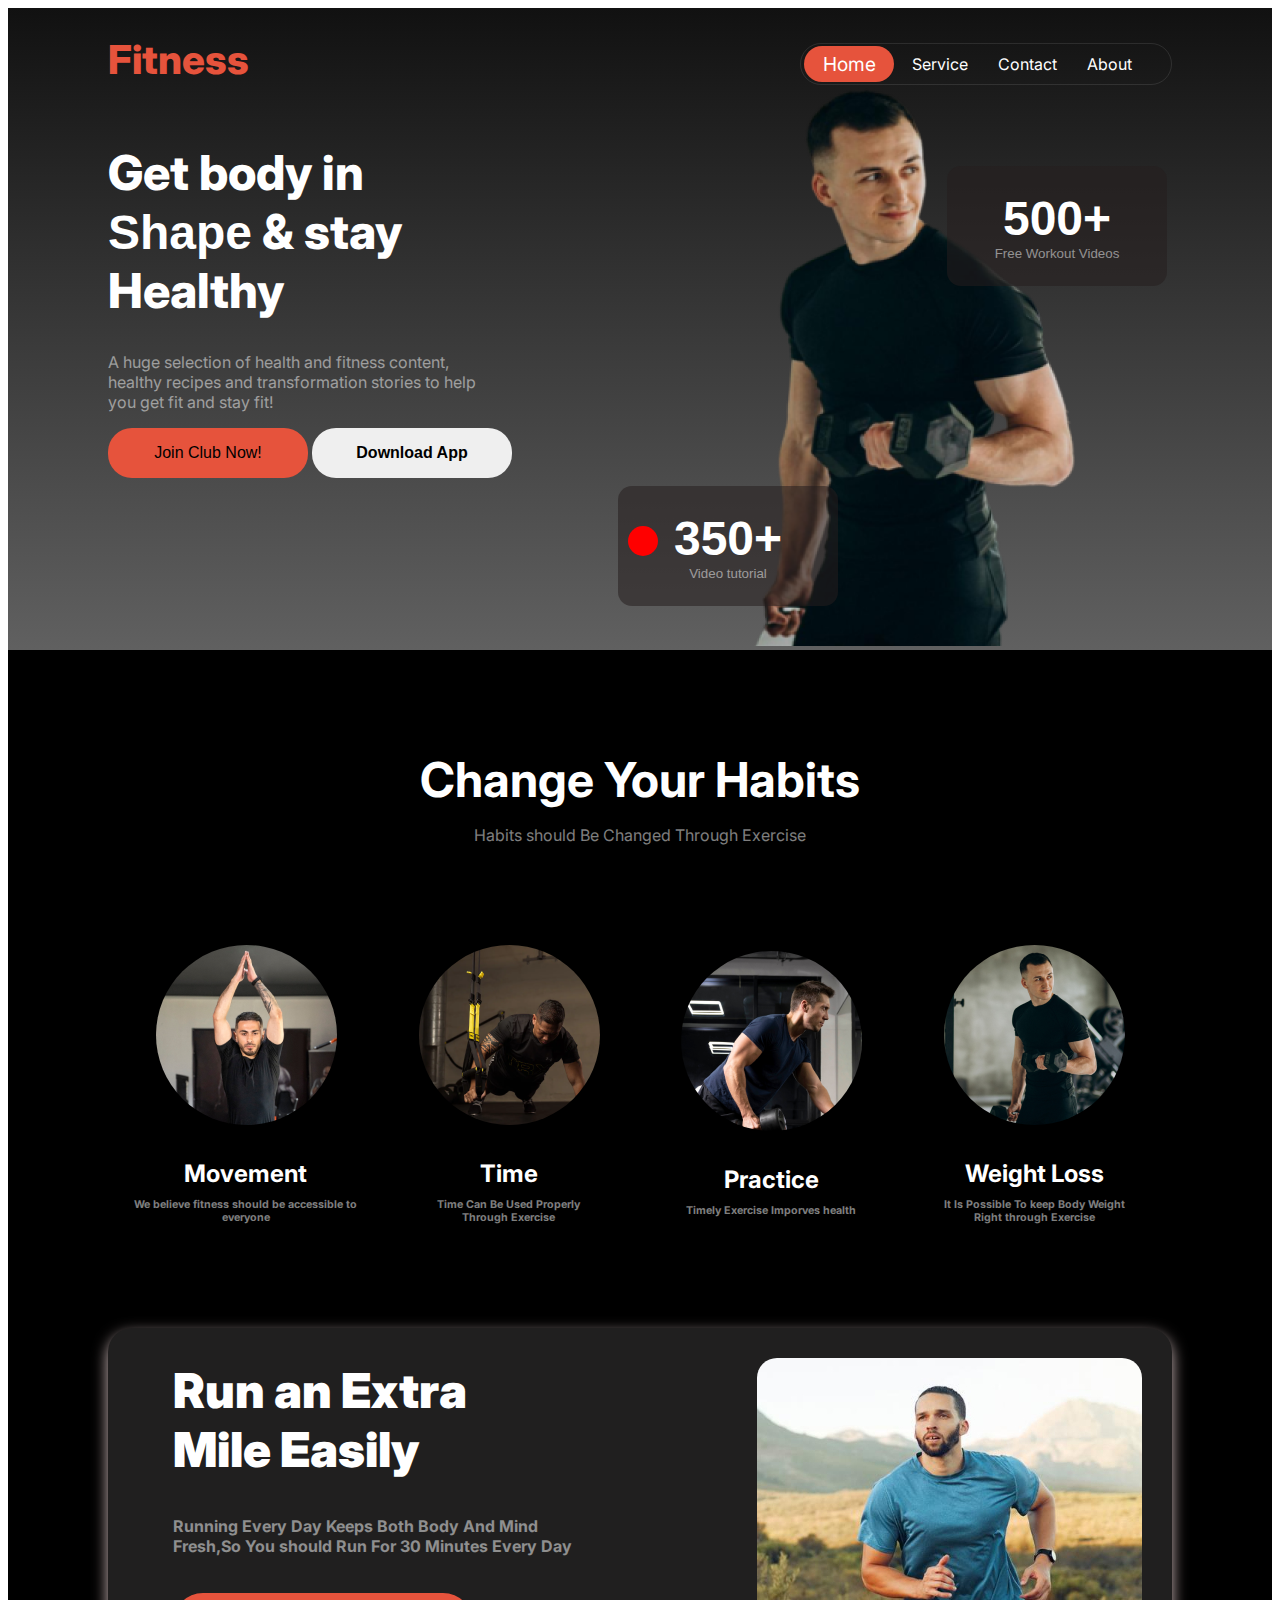
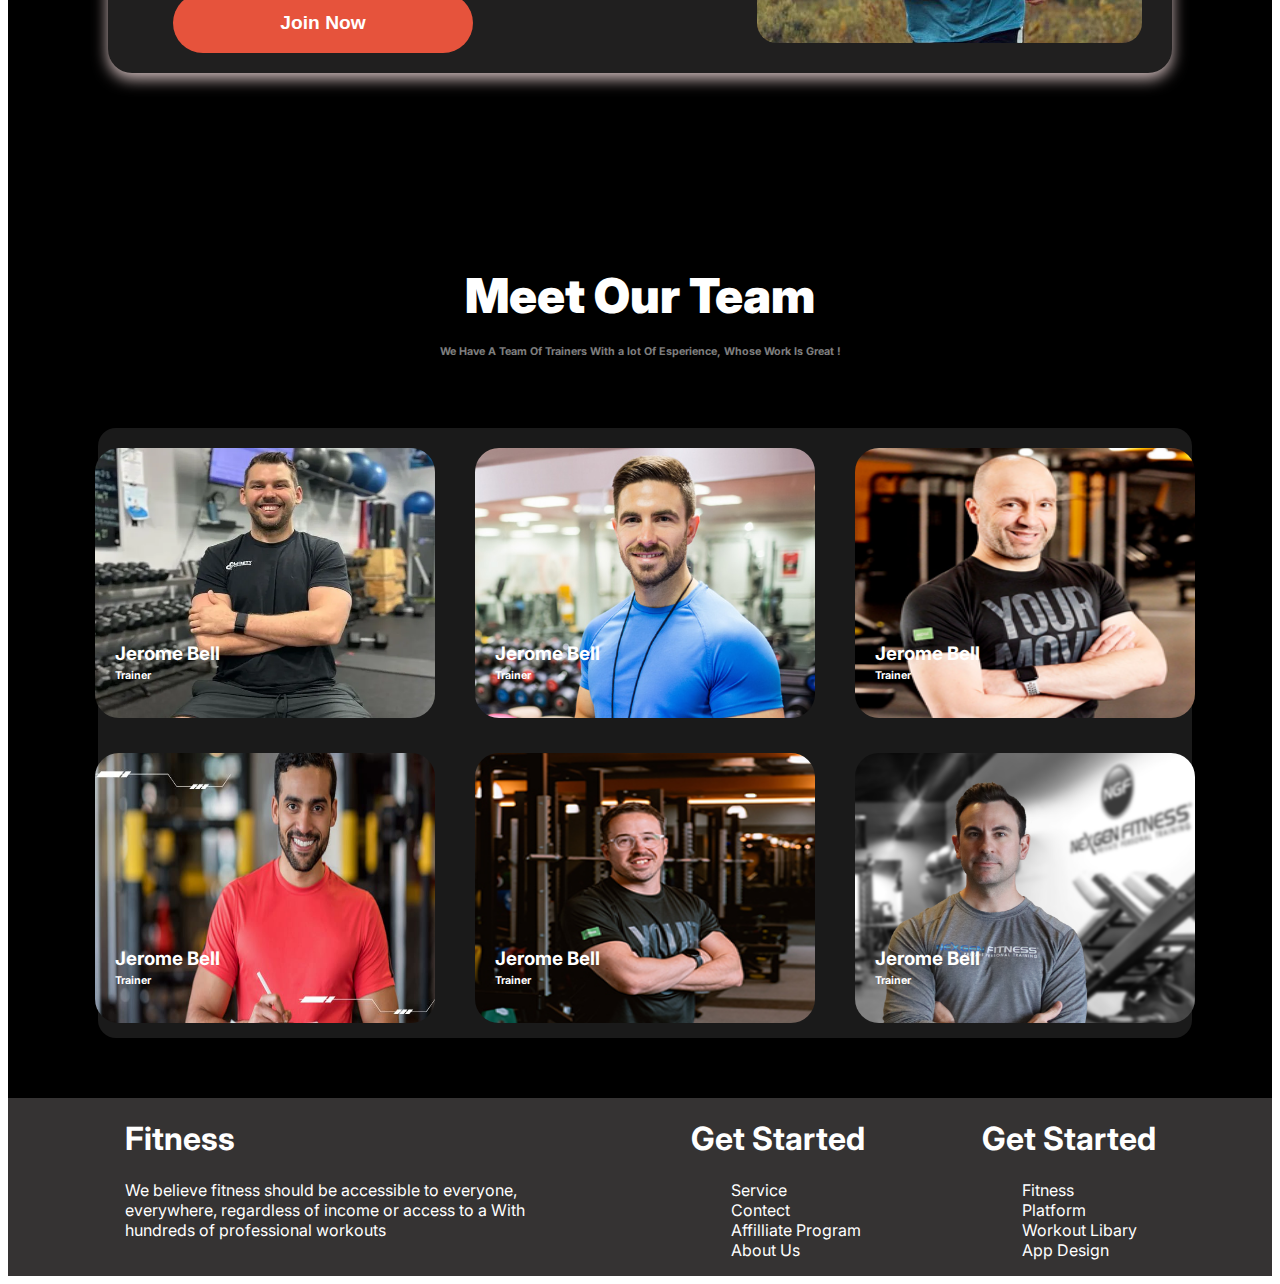
==== index.html @ e6a53c0c "edit footer" ====
<!DOCTYPE html>
<html lang="en">
<head>
    <meta charset="UTF-8">
    <meta name="viewport" content="width=device-width, initial-scale=1.0">

    <link rel="stylesheet" href="https://fonts.googleapis.com/css2?family=Material+Symbols+Outlined:opsz,wght,FILL,GRAD@24,400,0,0" />

    <link href="https://fonts.cdnfonts.com/css/miama?styles=170364" rel="stylesheet">

    <title>B-10-A-2</title>
    <link rel="stylesheet" href="style/style.css">
</head>
<body class="inter-font">
    
    <header class="header">
        <nav class="navbar display-flex">
           
            <h1 class="nav-title">Fitness</h1>
            
            <div class="menu-bar">
                <span class="bar"></span>
                <span class="bar"></span>
                <span class="bar"></span>
            </div>

            <ul class="links-container display-flex">
                <li class="nav-item-1"><a href="" class="nav-link"></a>Home</li>
                <li class="nav-item"><a href="" class="nav-link"></a>Service</li>
                <li class="nav-item"><a href="" class="nav-link"></a>Contact</li>
                <li class="nav-item"><a href="" class="nav-link"></a>About</li>
            </ul>  
        </nav>
        
    <div class="banner display-flex">
        <div class="banner-container">
            <h1 class="banner-title">Get body in <br> <span class="miama-font">Shape</span> & stay <br> Healthy</h1>
            <p class="banner-description text-gray">A huge selection of health and fitness content, <br> healthy recipes and transformation stories to help <br> you get fit and stay fit!</p>
            <button class="banner-btn-1 btn-primary">Join Club Now!</button>
            <button class="banner-btn-2">Download App</button>
        </div>
    
       <div class="img-container">
        <button class="experiance-btn-1">
            <span class="btn-1">350+</span> <br>
            <span class="text-gray">Video tutorial</span>
        </button>
    
        <div class="ball"></div>

     <img class="banner-img" src="images/Images 2.png" alt="Images">

        <button class="experiance-btn-2">
            <span class="btn-2">500+</span> <br>
            <span class="text-gray">Free Workout Videos</span>
        </button>
       </div> 
        
    </div>
       
 
    </header>

    <main style="background-color: black;">
        <section class="habit-bg">
            <div class="habit-container">
                <div class="habit-title">
                    <h1 class="habit-1">Change Your Habits</h1>
               <p class="habit-2 text-gray">Habits should Be Changed Through Exercise</p>
                </div>
                
                <div class="habits-container display-flex">
                    <div class="movement">
                        <img class="habit-img" src="images/image 2.png" alt="movement">
                        <h2>Movement</h2>
                        <h6 class="text-gray">We believe fitness should be accessible to everyone</h6>
                    </div>
    
                    <div class="movement">
                        <img class="habit-img" src="images/image 3.png" alt="movement">
                        <h2>Time</h2>
                        <h6 class="text-gray">Time Can Be Used Properly <br> Through Exercise</h6>
                    </div>
    
                    <div class="movement">
                        <img class="habit-img" src="images/image 4.png" alt="movement">
                        <h2>Practice</h2>
                        <h6 class="text-gray">Timely Exercise Imporves health</h6>
                    </div>
    
                    <div class="movement">
                        <img class="habit-img" src="images/image 5.png" alt="movement">
                        <h2>Weight Loss</h2>
                        <h6 class="text-gray">It Is Possible To keep Body Weight <br> Right through Exercise</h6>
                    </div>
                </div>

               
            </div>
        </section>

        <section class="run-bg">
            <div class="run-container display-flex">
                <div class="run-title">
                    <h1 class="run-heading">Run an Extra 
                        <br> Mile Easily</h1>
                        <h6 class="run-heading-1 text-gray">Running Every Day Keeps Both Body And Mind Fresh,So You should Run For 30 Minutes Every Day</h6>
                        <button class="run-btn btn-primary">Join Now</button>
                </div>
                <img class="run-img" src="images/run.jpg" alt="Run Image">
            </div>
        </section>

        <section class="team-bg">
            
                <h1 class="team-title">Meet Our Team</h1>
                <h6 class="team-sub-title text-gray">We Have A Team Of Trainers With a lot Of Esperience, Whose Work Is Great !</h6>
           
                <div class="trainer-container">
               
                <div class="img-set">
                    <img class="trainer-img" src="images/trainer1.png" alt="Trainer-1">
                    <h3 class="trainer-name text-color">Jerome Bell</h3>
                    <h6 class="trainer-title text-color">Trainer</h6>
                </div>

                <div class="img-set">
                    <img class="trainer-img" src="images/trainer2.png" alt="Trainer-2">
                    <h3 class="trainer-name text-color">Jerome Bell</h3>
                    <h6 class="trainer-title text-color">Trainer</h6>    
                </div>

                
                <div class="img-set">
                    <img class="trainer-img" src="images/trainer3.png" alt="Trainer-3">
                    <h3 class="trainer-name text-color">Jerome Bell</h3>
                    <h6 class="trainer-title text-color">Trainer</h6>
                </div>

                <div class="img-set">
                    <img class="trainer-img" src="images/trainer4.png" alt="Trainer-4">
                    <h3 class="trainer-name text-color">Jerome Bell</h3>
                    <h6 class="trainer-title text-color">Trainer</h6>
                </div>

                <div class="img-set">
                    <img class="trainer-img" src="images/trainer5.png" alt="Trainer-5">
                    <h3 class="trainer-name text-color">Jerome Bell</h3>
                    <h6 class="trainer-title text-color">Trainer</h6>
                </div>

                <div class="img-set">
                    <img class="trainer-img" src="images/trainer6.png" alt="Trainer-6">
                    <h3 class="trainer-name text-color">Jerome Bell</h3>
                    <h6 class="trainer-title text-color">Trainer</h6>
                </div>

            </div>
        </section>
    </main>

    <footer class="footer">
        <div class="fitness-layout display-flex">
            <div class="fitness-container text-color">
                <h1>Fitness</h1>
                <p>We believe fitness should be accessible to everyone, everywhere, regardless of income or access to a <gym class="br"></gym> With hundreds of professional workouts</p>
            </div>
        <div class="list-container text-color">
            <h1>Get Started</h1>
            <ul class="list-item">
                <li>Service</li>
                <li>Contect</li>
                <li>Affilliate Program</li>
                <li>About Us</li>
            </ul>
        </div>

        <div class="list-container text-color">
            <h1>Get Started</h1>
            <ul class="list-item">
                <li>Fitness</li>
                <li>Platform</li>
                <li>Workout Libary</li>
                <li>App Design</li>
            </ul>
        </div>
        </div>
    </footer>

</body>
</html>
---- style/style.css ----
/* font */
@import url('https://fonts.googleapis.com/css2?family=Inter:wght@100..900&display=swap');


.inter-font {
  font-family: "Inter", sans-serif;
  font-optical-sizing: auto;
  font-weight: 400;
  font-style: normal;
  font-variation-settings:
    "slnt" 0;
}


@import url('https://fonts.cdnfonts.com/css/miama?styles=170364');

.miama-font{
    font-family: 'Miama', sans-serif;
                                                
}
/* font */


.header{
    background: linear-gradient(180.00deg, rgb(17, 17, 17),rgba(12, 12, 12, 0) 300%);
   
}

.main-bg{
    
    background: black;
}
/* shared styles */

 .display-flex{
    display: flex;
 }

 .btn-primary{
    background-color: #E6533C;
}

.text-gray{
    color: rgba(255, 255, 255, 0.5);
}

.text-color{
    color: white;
}

/* nav style */

.navbar{
    max-width: 100%;
    margin: 0 auto;
    justify-content: space-between;
    margin-left: 100px;
    margin-right: 100px;
}

.nav-title{
    color: #E6533C;
    font-weight: 800;
    font-size: 2.5rem;
}

.links-container {
    width: 330px;
    height: 40px;
    margin-top: 35px;
    list-style: none;
    border: 1px solid rgba(255, 255, 255, 0.1);
    align-items: center;
    border-radius: 24px;
}

.nav-item-1{
    width: 90px;
    height: 30px;
    background-color: #E6533C;
    border-radius: 24px;
    margin-right: 18px;
    margin-left: -37px;
    text-align: center;
    color: white;
    align-items: center;
    padding-top: 6px;
    font-size: 1.2rem;
    align-items: center;
}

.nav-item{
    margin-right: 30px;
    color: white;
    align-items: center;
}

.menu-bar{
    flex-direction: column;
}

.menu-bar .bar{
    height: 3px;
    width: 25px;
    background-color: white;
    margin: 4px 0;
    transition: 0.6s;
}
/* Nav styls end */


/* banner styles start */

.banner{
    /* width: 100%; */
    margin: 0 auto;
    justify-content: space-between;
    margin-left: 100px;
    margin-right: 175px;
}

.banner-title{
    font-weight: 800;
    font-size: 3rem;
    color: white;
}


.banner-btn-1{
    width: 200px;
    height: 50px;
    border-radius: 24px;
    border: none;
    font-size: 1rem;
}

.banner-btn-2{
    width: 200px;
    height: 50px;
    border-radius: 24px;
    border: none;
    font-size: 1rem;
    font-weight: 600;
}

.experiance-btn-1{
    width: 220px;
    height: 120px;
    text-align: center;
    background-color: rgba(37, 29, 29, 0.54);
    border: none;
    border-radius: 14px;
    position: absolute;
    margin-top: 420px;
    margin-left: -130px;
}

.experiance-btn-2{
    width: 220px;
    height: 120px;
    text-align: center;
    background-color: rgba(37, 29, 29, 0.54);
    border: none;
    border-radius: 14px;
    position: absolute;
    margin-left: -150px;
    margin-top: 100px;
}

.btn-1{
    font-weight: 800;
    font-size: 3rem;
    color: white;
}
.btn-2{
    font-weight: 800;
    font-size: 3rem;
    color: white;
}

.img-container{
    /* margin-right: 300px; */
    margin-top: -45px;
}
.banner-img{
    min-width: 300px;
    
}
.ball{
    width: 30px;
    height: 30px;
    border-radius: 50px;
    background-color: red;
    position: absolute;
    margin-top: 460px;
    margin-left: -120px;
}

/* banner style end */

/* habit styles */

.habit-bg{
    padding-top: 100px;
    padding-bottom: 80px;
}

.habit-title{
    text-align: center;
    color: white;
}

.habit-1{
    font-size: 3rem;
    margin: 0px;
}

.habit-2{
    font-size: 1rem; 
}

.habits-container{
    /* max-width: 2000px; */
    justify-content: space-evenly;
    align-items: center;
    margin-right: 100px;
    margin-left: 100px;
    margin-top: 100px;
    
}

.movement{
    width: 250px;
    align-items: center;
    color: white;
   
}

.movement h2{
    text-align: center;
    margin-top: 30px;
}

.movement h6{
    text-align: center;
    margin-top: -10px;
}

.habit-img{
    margin-left: 35px;
    border-radius: 50%;
}

/* run section style */

.run-bg{
    width: 100%;
}
.run-container{
    /* width: 1000px; */
    justify-content: space-between;
    align-items: center;
    margin-left: 100px;
    margin-right: 100px;
    box-shadow: 0px 6px 15px 0px rgb(206, 186, 186);
    border-radius: 24px;
    background-color: rgb(32, 31, 31);
}

.run-title{
    width: 430px;
    margin-left: 65px;
    
}


.run-heading-1{
    /* color: white; */
    font-size: 1rem;
}

.run-heading{
    color: white;
    font-weight: 900;
    font-size: 3rem;
}


.run-img{
    width: 385px;
    height: 285px;
    object-fit: none;
    object-position: 68% 28%;
    padding: 30px;
    border-radius: 50px;
}

.run-btn{
    width: 300px;
    height: 60px;
    border: none;
    border-radius: 42px;
    color: white;
    font-weight: 600;
    font-size: 1.2rem;
    margin-bottom: 20px;
}

/* Team section style */
.team-bg{
   margin-top: 100px;
   align-items: center;
   padding: 60px;
}
.trainer-container{
    display: grid;
    grid-template-columns: repeat(3, 1fr);
    max-width: 1140px;
    height: 610px;
    margin-left: 30px;
    margin-right: 20px;
    justify-content: center;
    border-radius: 18px;
    background: rgba(255, 255, 255, 0.1);
}
.team-title{
    color: white;
    text-align: center;
    font-weight: 900;
    font-size: 3rem;
}

.team-sub-title{
    /* color: white; */
    text-align: center;
    margin-top: -12px;
    margin-bottom: 70px;
}

.trainer-img{
    width: 340px;
    height: 270px;
    margin: 20px;
    border-radius: 24px;
}

.img-set{
    /* padding: 20px; */
}

.trainer-name{
    margin-top: -100px;
    margin-left: 40px;
}

.trainer-title {
    margin-top: -15px;
    margin-left: 40px;
}

/* Footer style */

.footer{
    background-color: rgb(53, 51, 51);
}


.fitness-layout{
    justify-content: space-evenly;
    
    
}

.fitness-container{
    max-width: 450px;
}

.list-item{
    list-style: none;
}

/* Responsive Mobile Device */
@media screen and (max-width:576px) {
    .navbar{
        margin-left: 20px;
        margin-right: 20px;

    }
    .links-container{
        display: none;
        flex-direction: column;
    }

    .menu-bar{
        display: flex;
        justify-content: center;
        align-items: center;
    }

    .banner{
        
        margin-left: 4px;
        margin-right: 15px;
        flex-direction: column;
        align-items: center;
    }

    .banner-description{
        width: 300px;
        font-size:1rem;
    }
    .banner-btn-1{
        width: 150px;
    }

    .banner-btn-2{
        width: 150px;
    }
    .experiance-btn-1{
        width: 200px;
        height: 100px;
        margin-left: 20px;
        margin-top: 260px;
    }

    .btn-1{
        margin-left: 20px;
        font-size: 2rem;
    }

    .experiance-btn-2{
        width: 150px;
        height: 80px;
        margin-left: -160px;
        margin-top: 80px;
    }

    .btn-2{
        font-size: 2rem;
    }

    .ball{
        margin-left: 30px;
        margin-top: 300px;
    }
    /* .banner-img{
       margin-left: 186px;
       align-items: center;
    } */

    .img-container{
        margin-right: 15px;
        margin-left: 20px;
        margin-top: 10px;
    }
    .habits-container{
        flex-direction: column;
    }

    .run-container{
        flex-direction: column;
        margin-right: 20px;
        margin-left: 20px;
       
    }

    .run-title{
        width: 297px;
        margin-right: 0px;
    }

    .run-heading-1{
        margin-right: 70px;
    }

    .run-btn{
        width: 240px;
        font-size: 1.5rem;
    }

    .run-img{
        width: 299px;
        object-position: 67% 32%;
    }

    .trainer-container{
        grid-template-columns: repeat(1, 1fr);
        margin-left: 0px;
        width: 330px;
        height: 1709px;
        margin-left: -47px;
        margin-right: 20px;
    }

    .trainer-img{
        width: 300px;
        height: 260px;
        margin: 15px;
        
    }
}


/* Responsive large Device */

@media screen and (min-width:992px) and (max-width:1440px) {
    /* .banner{
       max-width: 100%;
       margin: 0 auto;
       align-items: center;
    }   

    .banner-container{
        position: relative;
        margin-left: 100px;
        
    } */

    /* .img-container{
        position: relative;
        margin-left: 200px;
    } */
    /* .banner-btn-1,
    .banner-btn-2{
        margin-bottom: 10px;
    }
} */
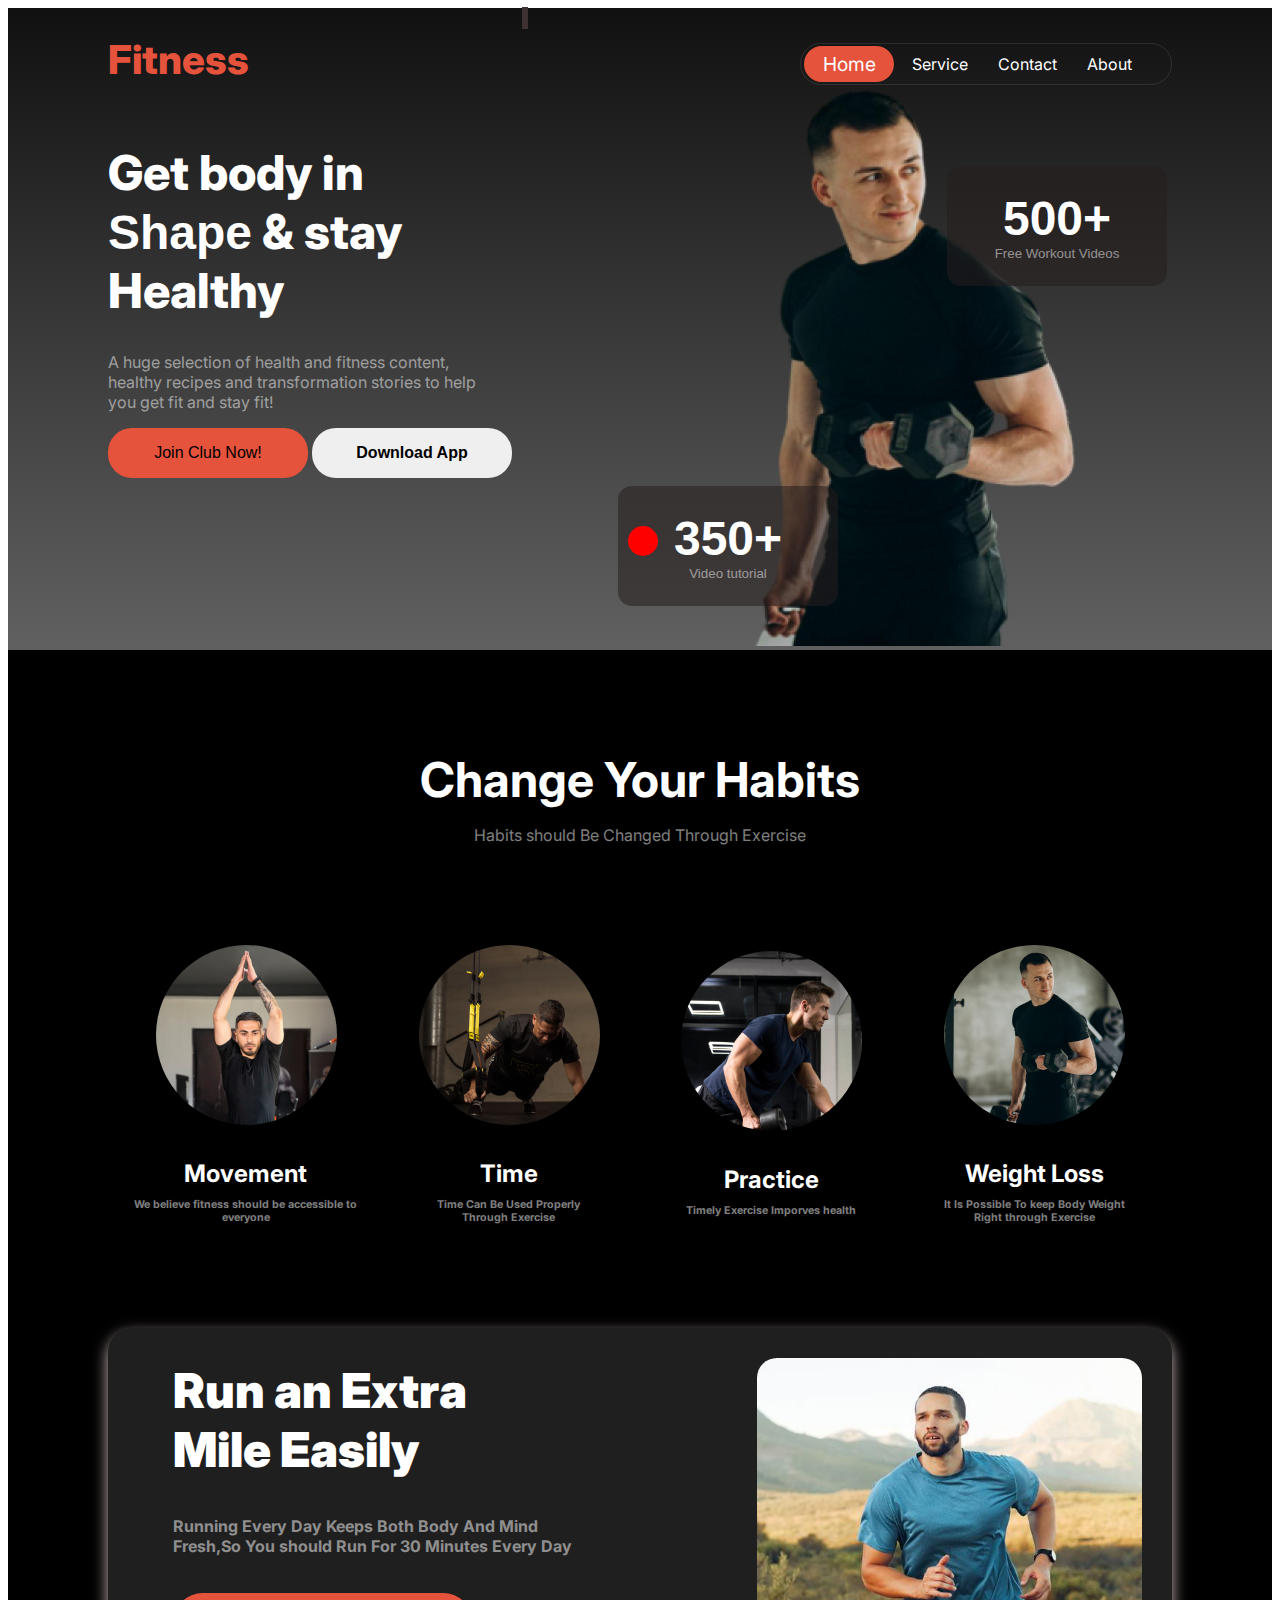
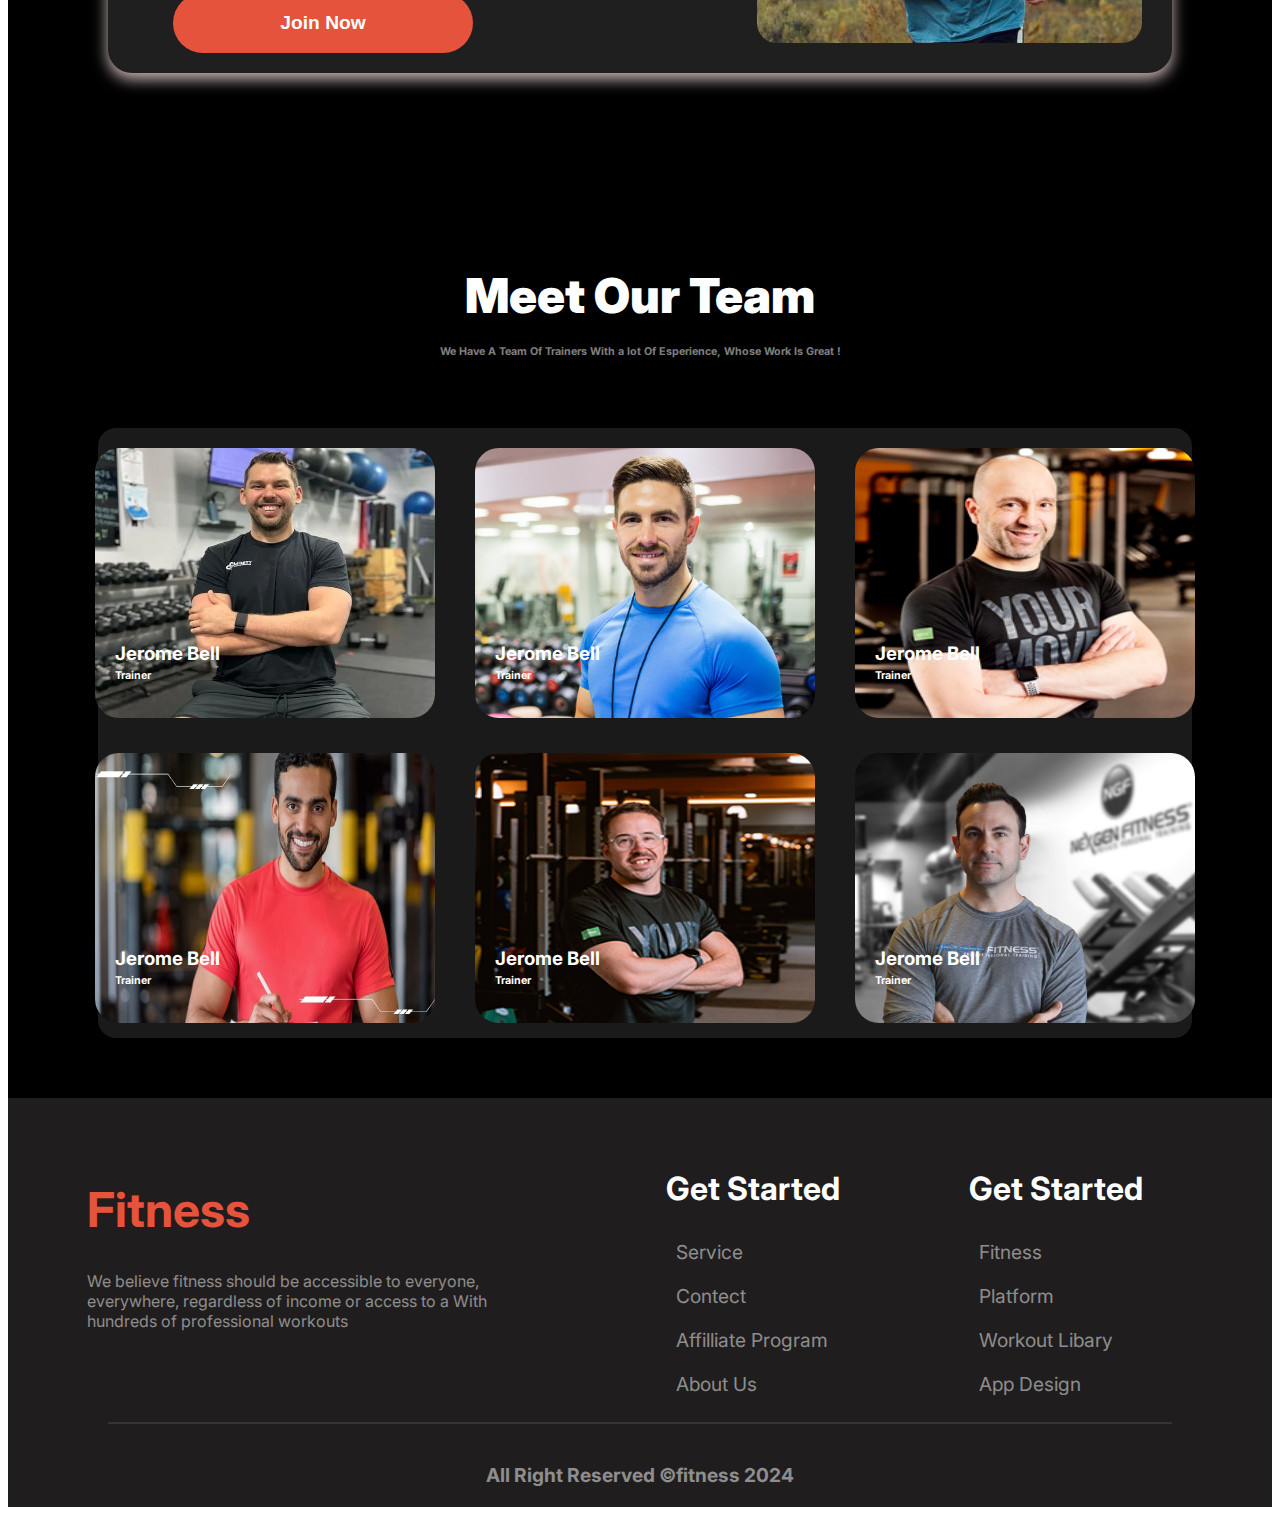
==== commit f5c43b5d: "addded footer and copy right bar" ====
--- a/index.html
+++ b/index.html
@@ -163,7 +163,7 @@
         <div class="fitness-layout display-flex">
             <div class="fitness-container text-color">
                 <h1>Fitness</h1>
-                <p>We believe fitness should be accessible to everyone, everywhere, regardless of income or access to a <gym class="br"></gym> With hundreds of professional workouts</p>
+                <p class="text-gray">We believe fitness should be accessible to everyone, everywhere, regardless of income or access to a <gym class="br"></gym> With hundreds of professional workouts</p>
             </div>
         <div class="list-container text-color">
             <h1>Get Started</h1>
@@ -185,7 +185,11 @@
             </ul>
         </div>
         </div>
+        
+        <div class="bar"></div>
+
+        <h3 class="reserved text-gray">All Right Reserved &copy;fitness 2024</h3>
     </footer>
-
+    
 </body>
 </html>
--- a/style/style.css
+++ b/style/style.css
@@ -361,23 +361,55 @@
 /* Footer style */
 
 .footer{
-    background-color: rgb(53, 51, 51);
+    background-color: rgb(31, 29, 29);
+    
 }
 
 
 .fitness-layout{
     justify-content: space-evenly;
-    
-    
+    padding-top: 50px;
+    margin-left: -50px;
 }
 
 .fitness-container{
     max-width: 450px;
+   
+}
+
+.fitness-container h1{
+    color: #E6533C;
+    font-size: 3rem;
+}
+
+.list-item li{
+    list-style: none;
+    font-size: 1.2rem;
+    padding: 10px;
+    color: rgba(255, 255, 255, 0.5);
+}
+
+.list-container h1{
+   font-size: 2rem; 
 }
 
 .list-item{
-    list-style: none;
-}
+    padding: 0px;
+}
+
+.bar{
+    border: 1px solid rgb(61, 49, 49);
+    margin-left: 100px;
+    margin-right: 100px;
+}
+
+.reserved{
+    text-align: center;
+    font-size: 1.2rem;
+    padding: 20px;
+    /* margin-bottom: 50px; */
+}
+
 
 /* Responsive Mobile Device */
 @media screen and (max-width:576px) {
@@ -495,8 +527,16 @@
     .trainer-img{
         width: 300px;
         height: 260px;
-        margin: 15px;
-        
+        margin: 15px;   
+    }
+
+    .fitness-layout{
+        flex-direction: column;
+        margin-left: 20px;
+    }
+
+    .fitness-container{
+        width: 320px;
     }
 }
 
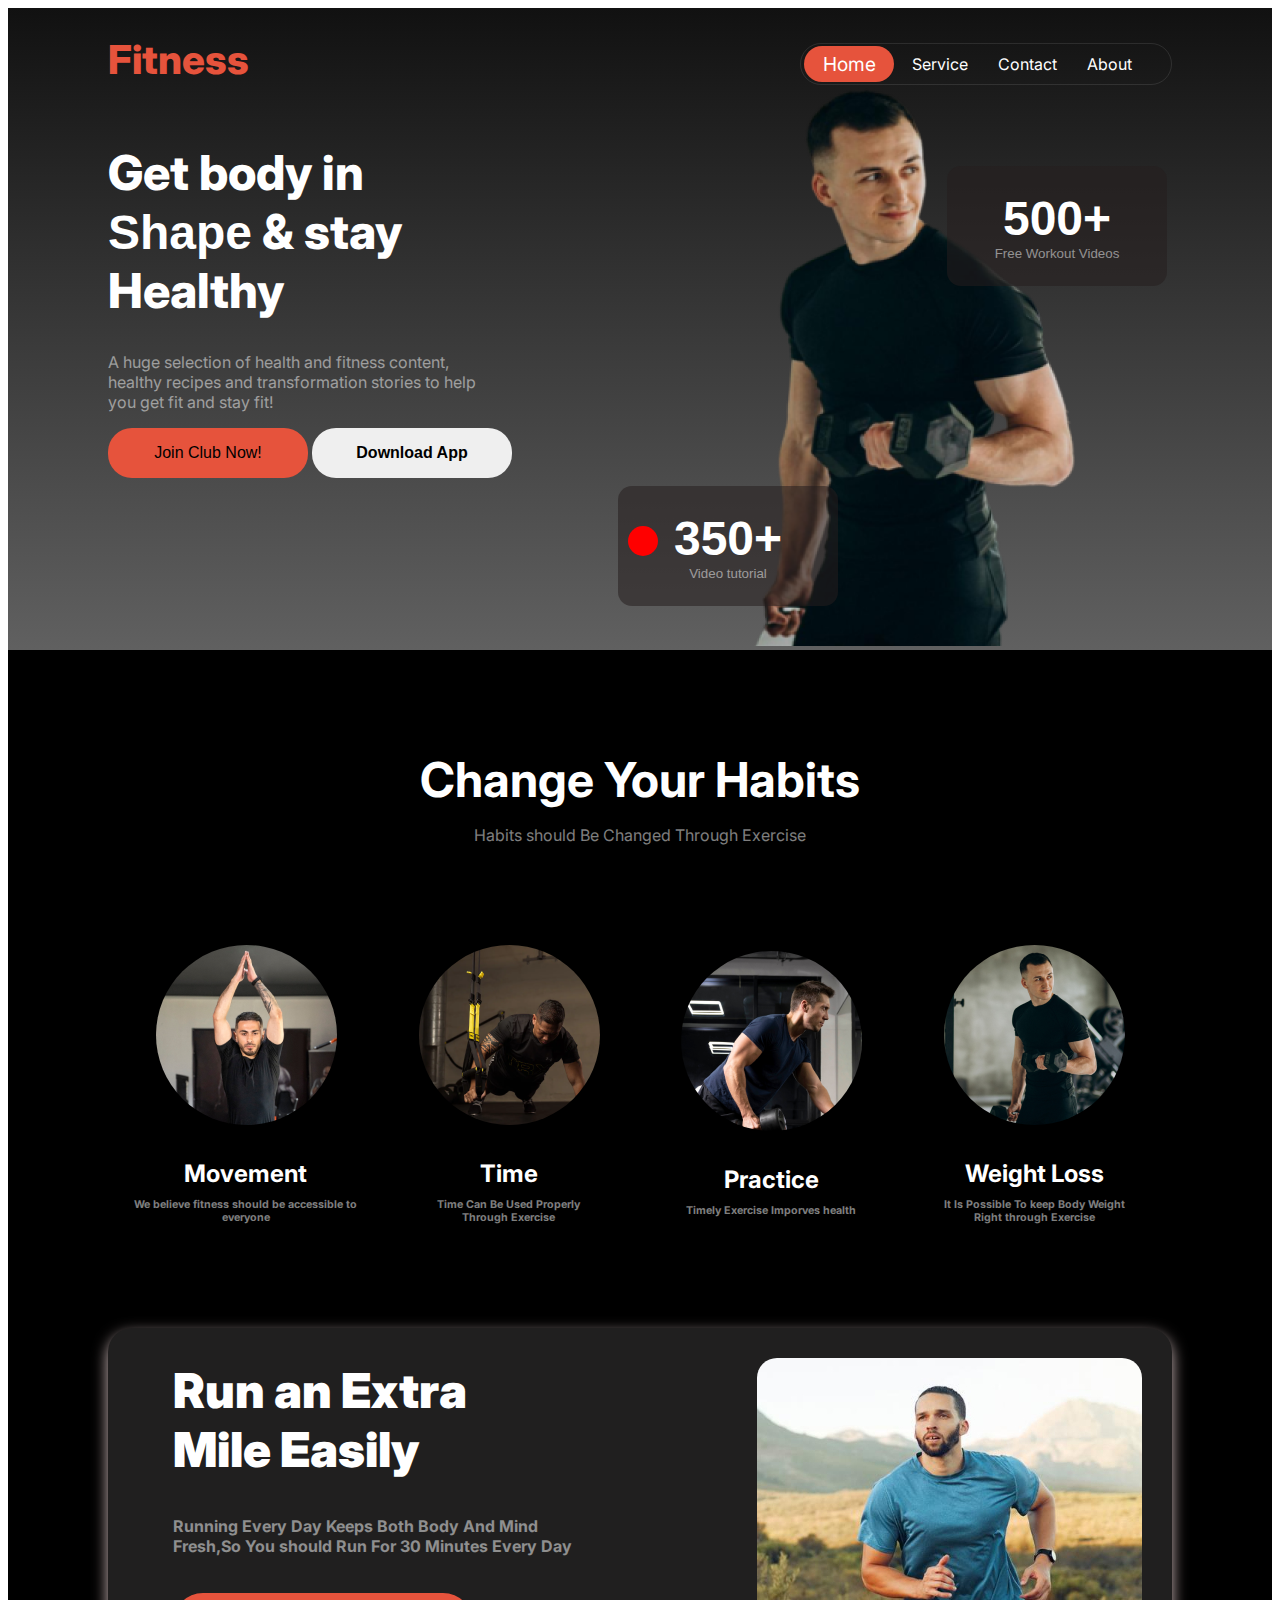
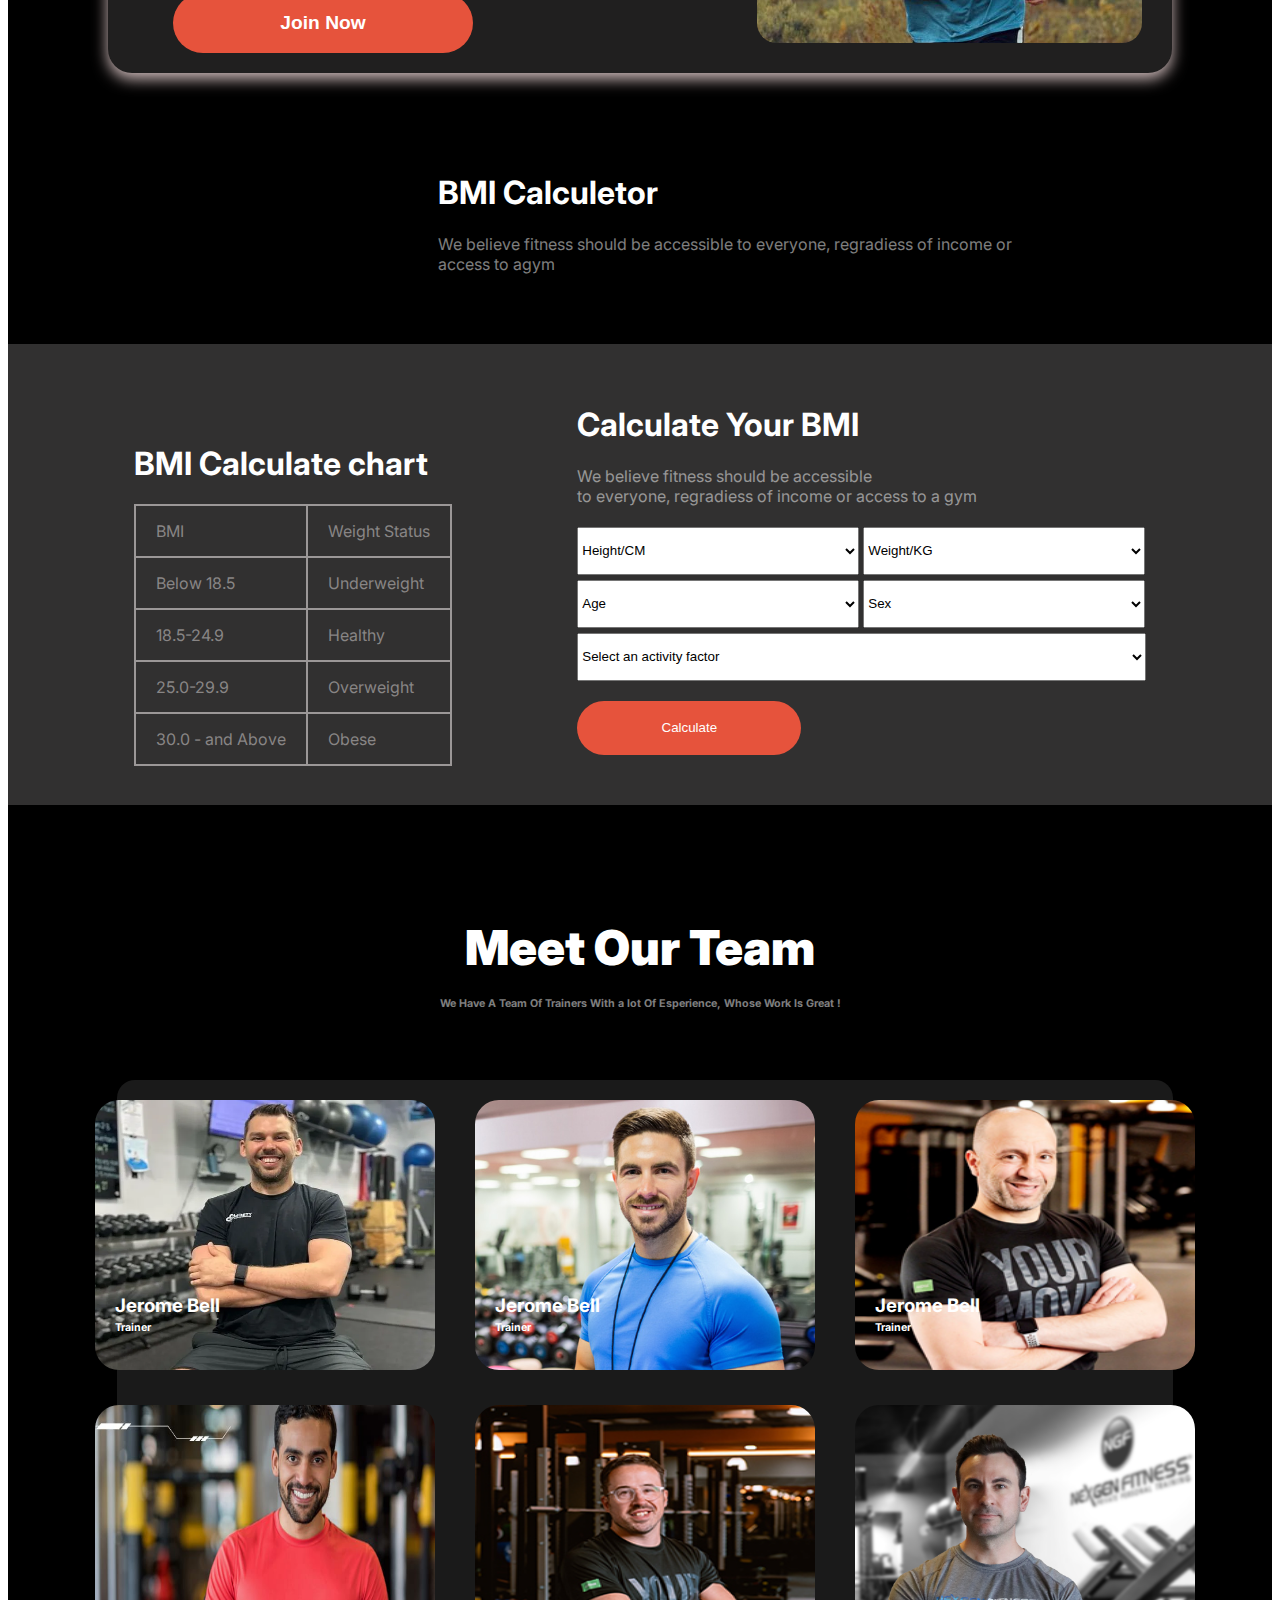
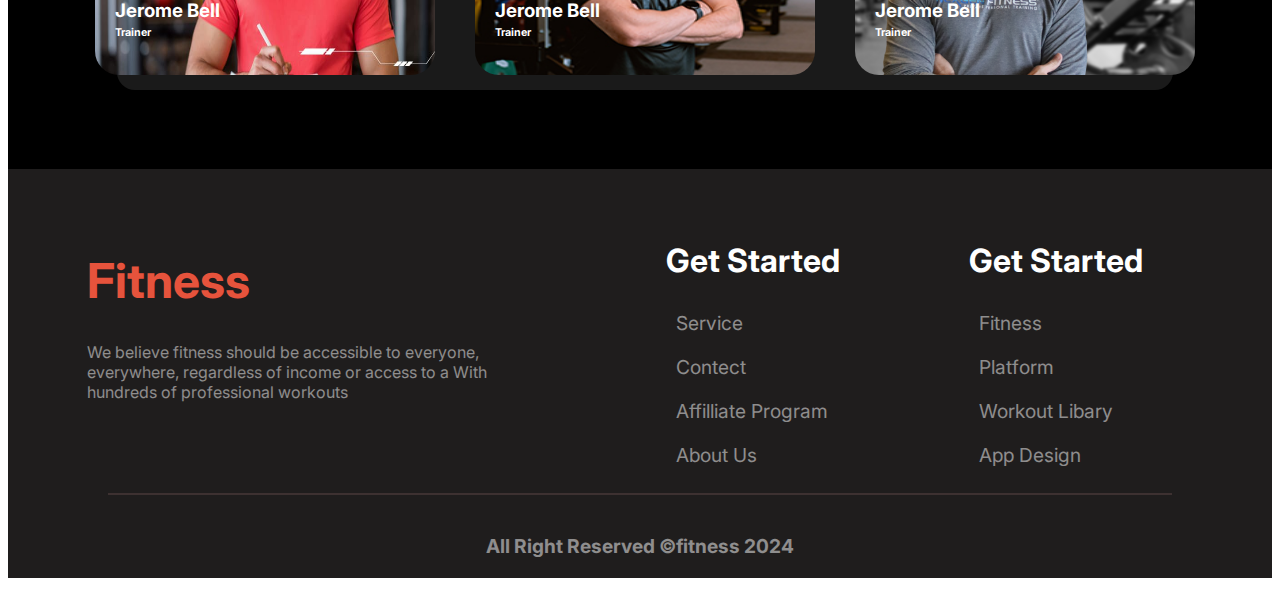
==== commit cd5aa4c6: "BMI Calculator edit and responsive" ====
--- a/index.html
+++ b/index.html
@@ -111,6 +111,75 @@
             </div>
         </section>
 
+        <section class="bmi-bg">
+
+           <div class="bmi-title">
+            <h1 class="text-color">BMI Calculetor</h1>
+            <p class="text-gray">We believe fitness should  be accessible to everyone, regradiess of income or <br>access to agym</p>
+           </div>
+
+            <div class="bmi-container display-flex">
+                <div class="bmi-calculator">
+                    <h1 class="chart text-color">BMI Calculate chart</h1>
+
+                    <table>
+                        <thead>
+                            <tr class="text-color">
+                                <td>BMI</td>
+                                <td>Weight Status</td>
+                            </tr>
+                            <tr class="text-color">
+                                <td>Below 18.5</td>
+                                <td>Underweight</td>
+                            </tr>
+                            <tr class="text-color">
+                                <td>18.5-24.9</td>
+                                <td>Healthy</td>
+                            </tr>
+                            <tr class="text-color">
+                                <td>25.0-29.9</td>
+                                <td>Overweight</td>
+                            </tr>
+
+                            <tr class="text-color">
+                                <td>30.0 - and Above</td>
+                                <td>Obese</td>
+                            </tr>
+                        </thead>
+                    </table>
+                </div>
+
+                <div class="calculate-heading">
+                    <h1 class="bmi-heading text-color">Calculate Your BMI</h1>
+                    <p class="bmi-description text-gray">We believe fitness should  be accessible <br>to everyone, regradiess of income or access to a gym</p>
+
+                   
+
+                    <select class="bmi-1" name="" id="">
+                        <option value="">Height/CM</option>
+                    </select>
+                    <select class="bmi-1" name="" id="">
+                        <option value="">Weight/KG</option>
+                    </select>
+                    <br>
+                    <select class="bmi-1" name="" id="">
+                        <option value="">Age</option>
+                    </select>
+                    
+                    <select class="bmi-1" name="" id="">
+                        <option value="">Sex</option>
+                    </select>
+                     <br>
+                     <select class="bmi-2" name="" id="">
+                        <option value="">Select an activity factor</option>
+                    </select>
+                    <br>
+                    <button class="bmi-btn btn-primary">Calculate</button>
+                </div>
+            </div>
+        </section>
+
+
         <section class="team-bg">
             
                 <h1 class="team-title">Meet Our Team</h1>
--- a/style/style.css
+++ b/style/style.css
@@ -97,6 +97,7 @@
 
 .menu-bar{
     flex-direction: column;
+    display: none;
 }
 
 .menu-bar .bar{
@@ -305,12 +306,64 @@
     font-size: 1.2rem;
     margin-bottom: 20px;
 }
+/* BMI calculator style */
+
+.bmi-container{
+    background-color:  rgb(49, 48, 48);
+}
+
+.bmi-title{
+    width: 670px;
+    text-align: left;
+    margin-left: 430px;
+    margin-top: 100px;
+    margin-bottom: 70px;
+}
+
+table{
+    border-collapse: collapse;
+}
+
+td, th{
+    border: 2px solid rgb(155, 151, 151);
+    padding: 15px 20px;
+    color:rgb(136, 133, 133);;
+}
+
+.bmi-container{
+    justify-content: space-evenly;
+    padding-top: 40px;
+    align-items: center;
+}
+
+.bmi-1{
+    width: 282px;
+    height: 48px;
+    margin-top: 5px;
+}
+
+.bmi-2{
+    width: 569px;
+    height: 48px;
+    margin-top: 5px;
+}
+
+.bmi-btn{
+    width: 224px;
+    height: 54px;
+    border-radius: 42px;
+    border: none;
+    color: white;
+    padding: 16px 40px 16px 40px;
+    margin-bottom: 50px;
+    margin-top: 20px;
+}
 
 /* Team section style */
 .team-bg{
-   margin-top: 100px;
+   margin-top: 2px;
    align-items: center;
-   padding: 60px;
+   padding: 79px;
 }
 .trainer-container{
     display: grid;
@@ -538,30 +591,34 @@
     .fitness-container{
         width: 320px;
     }
-}
-
-
-/* Responsive large Device */
-
-@media screen and (min-width:992px) and (max-width:1440px) {
-    /* .banner{
-       max-width: 100%;
-       margin: 0 auto;
-       align-items: center;
-    }   
-
-    .banner-container{
-        position: relative;
-        margin-left: 100px;
-        
-    } */
-
-    /* .img-container{
-        position: relative;
-        margin-left: 200px;
-    } */
-    /* .banner-btn-1,
-    .banner-btn-2{
-        margin-bottom: 10px;
-    }
-} */
+
+    .bar{
+        margin-left: 20px;
+        margin-right: 20px;
+    }
+    .bmi-bg{
+        width: 394px;
+        /* height: 772px; */
+    }
+    
+    .bmi-title{
+        width: 353px;
+        margin-left: 20px;
+    }
+
+    .bmi-container{
+        flex-direction: column;
+        margin-left: 20px;
+        margin-right: 20px;
+    }
+    .calculate-heading{
+        width: 254px;
+        /* text-align: left; */
+        margin-left: -50px;
+    }
+
+    .bmi-2{
+        width: 282px;
+    }
+
+}
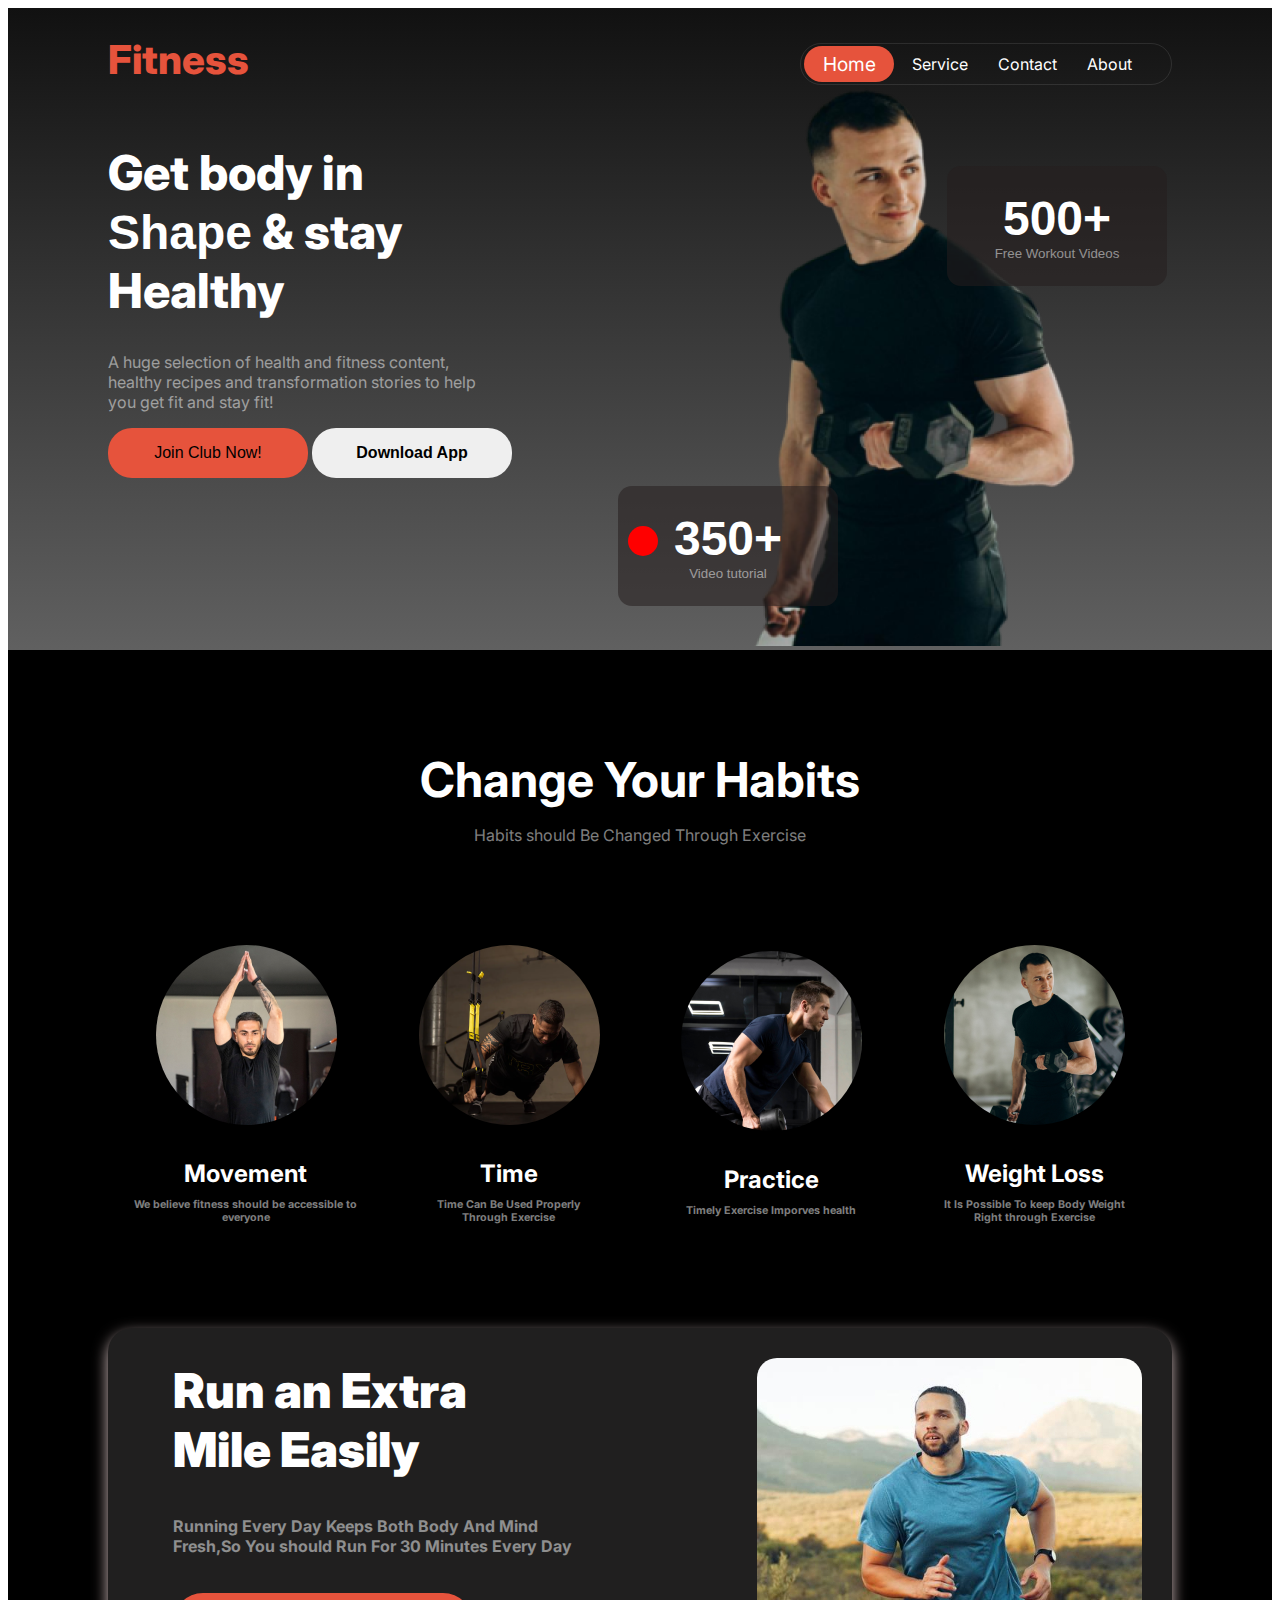
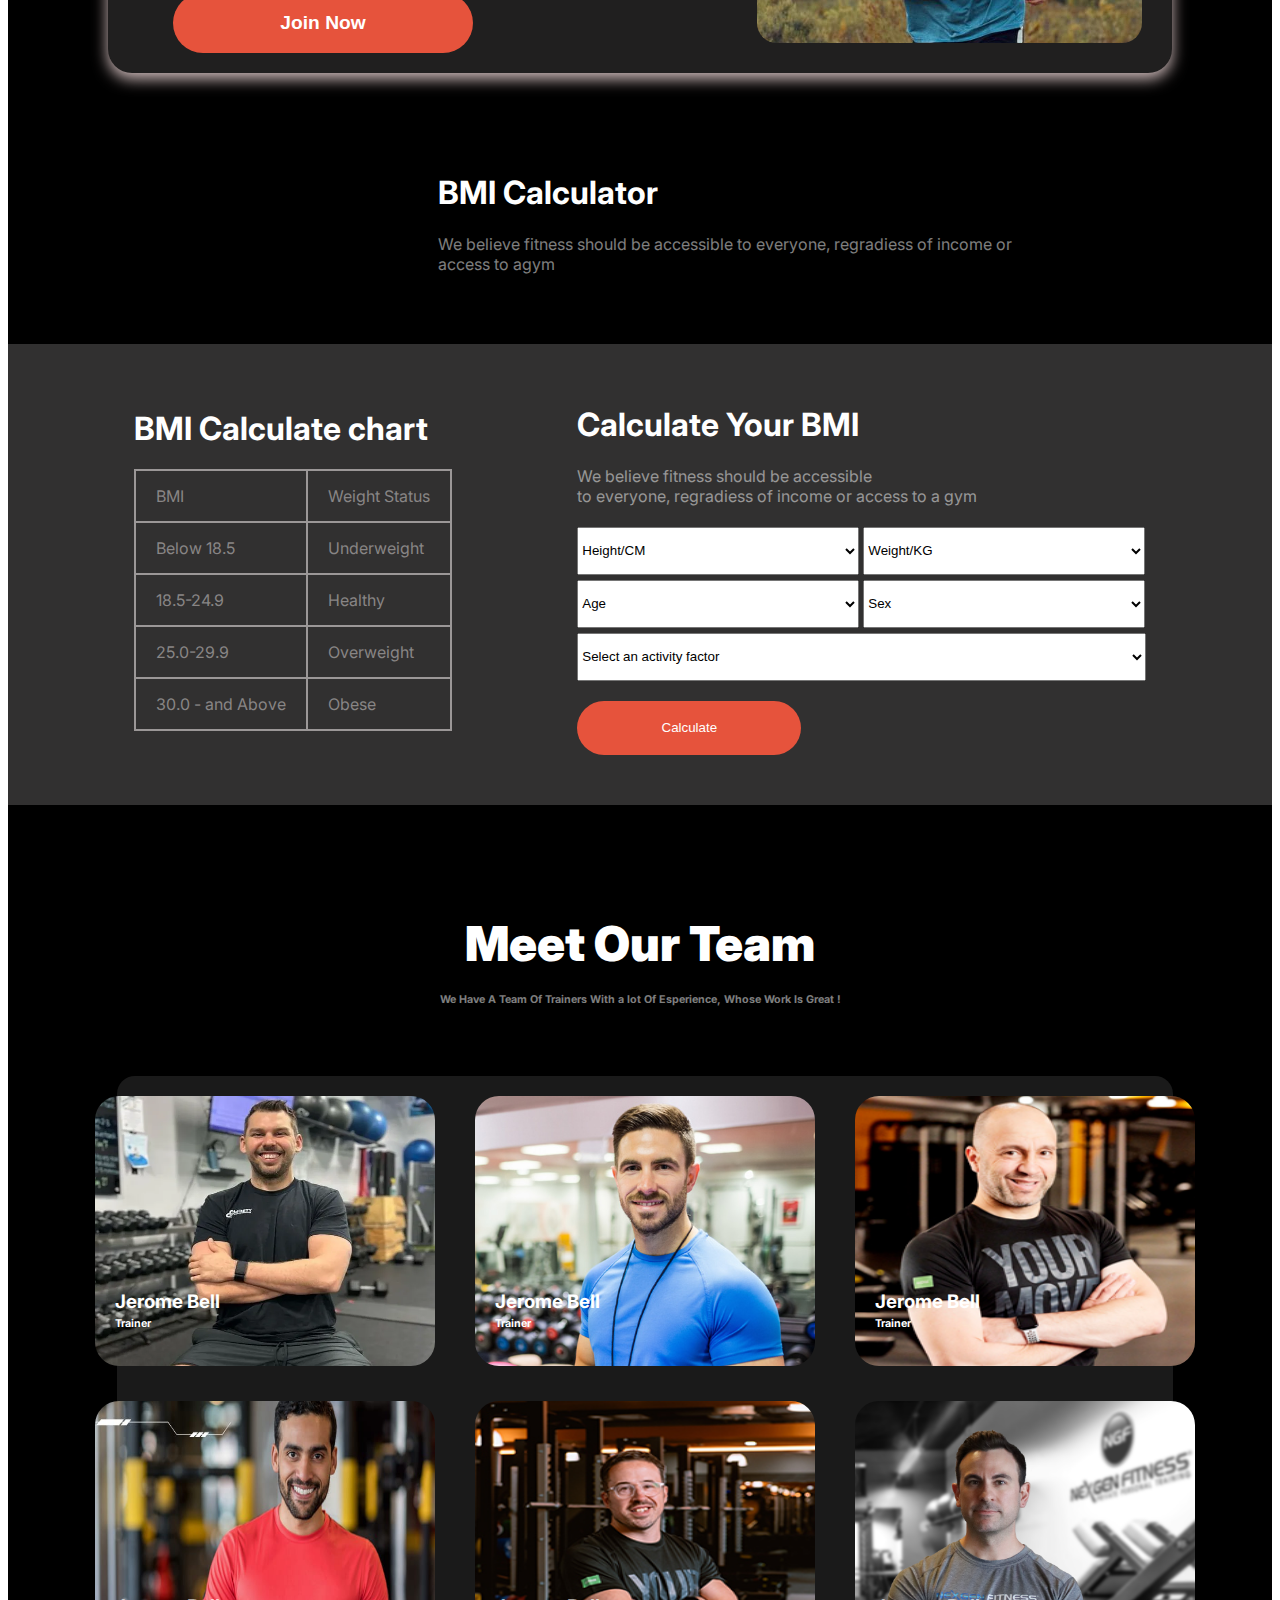
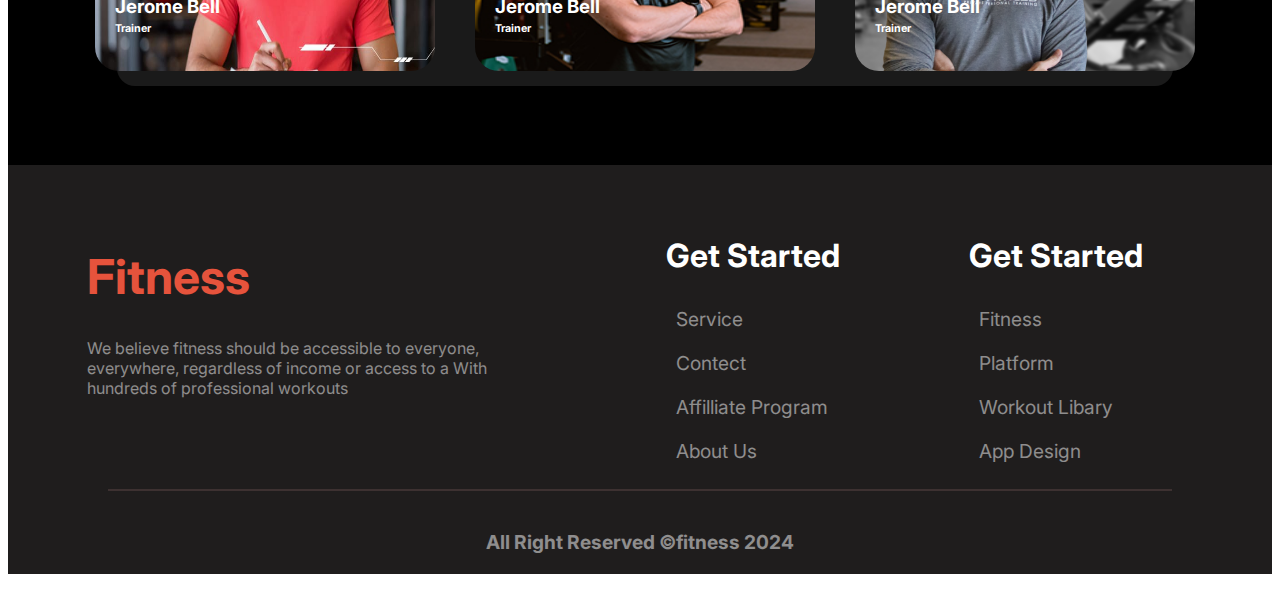
==== commit 73c09e13: "edit team section and Bmi Calculator section" ====
--- a/index.html
+++ b/index.html
@@ -114,8 +114,8 @@
         <section class="bmi-bg">
 
            <div class="bmi-title">
-            <h1 class="text-color">BMI Calculetor</h1>
-            <p class="text-gray">We believe fitness should  be accessible to everyone, regradiess of income or <br>access to agym</p>
+            <h1 class="title-1 text-color">BMI Calculator</h1>
+            <p class="title-2 text-gray">We believe fitness should  be accessible to everyone, regradiess of income or <br>access to agym</p>
            </div>
 
             <div class="bmi-container display-flex">
--- a/style/style.css
+++ b/style/style.css
@@ -318,10 +318,14 @@
     margin-left: 430px;
     margin-top: 100px;
     margin-bottom: 70px;
+} 
+.chart{
+    font-size: 2rem;
 }
 
 table{
     border-collapse: collapse;
+    margin-bottom: 70px;
 }
 
 td, th{
@@ -330,10 +334,16 @@
     color:rgb(136, 133, 133);;
 }
 
+.bmi-heading{
+    font-size: 2rem;
+}
+
+
 .bmi-container{
     justify-content: space-evenly;
     padding-top: 40px;
     align-items: center;
+    margin-bottom: 80px;
 }
 
 .bmi-1{
@@ -381,6 +391,7 @@
     text-align: center;
     font-weight: 900;
     font-size: 3rem;
+    margin-top: -50px;
 }
 
 .team-sub-title{
@@ -612,9 +623,8 @@
         margin-right: 20px;
     }
     .calculate-heading{
-        width: 254px;
-        /* text-align: left; */
-        margin-left: -50px;
+        width: 300px;
+        
     }
 
     .bmi-2{
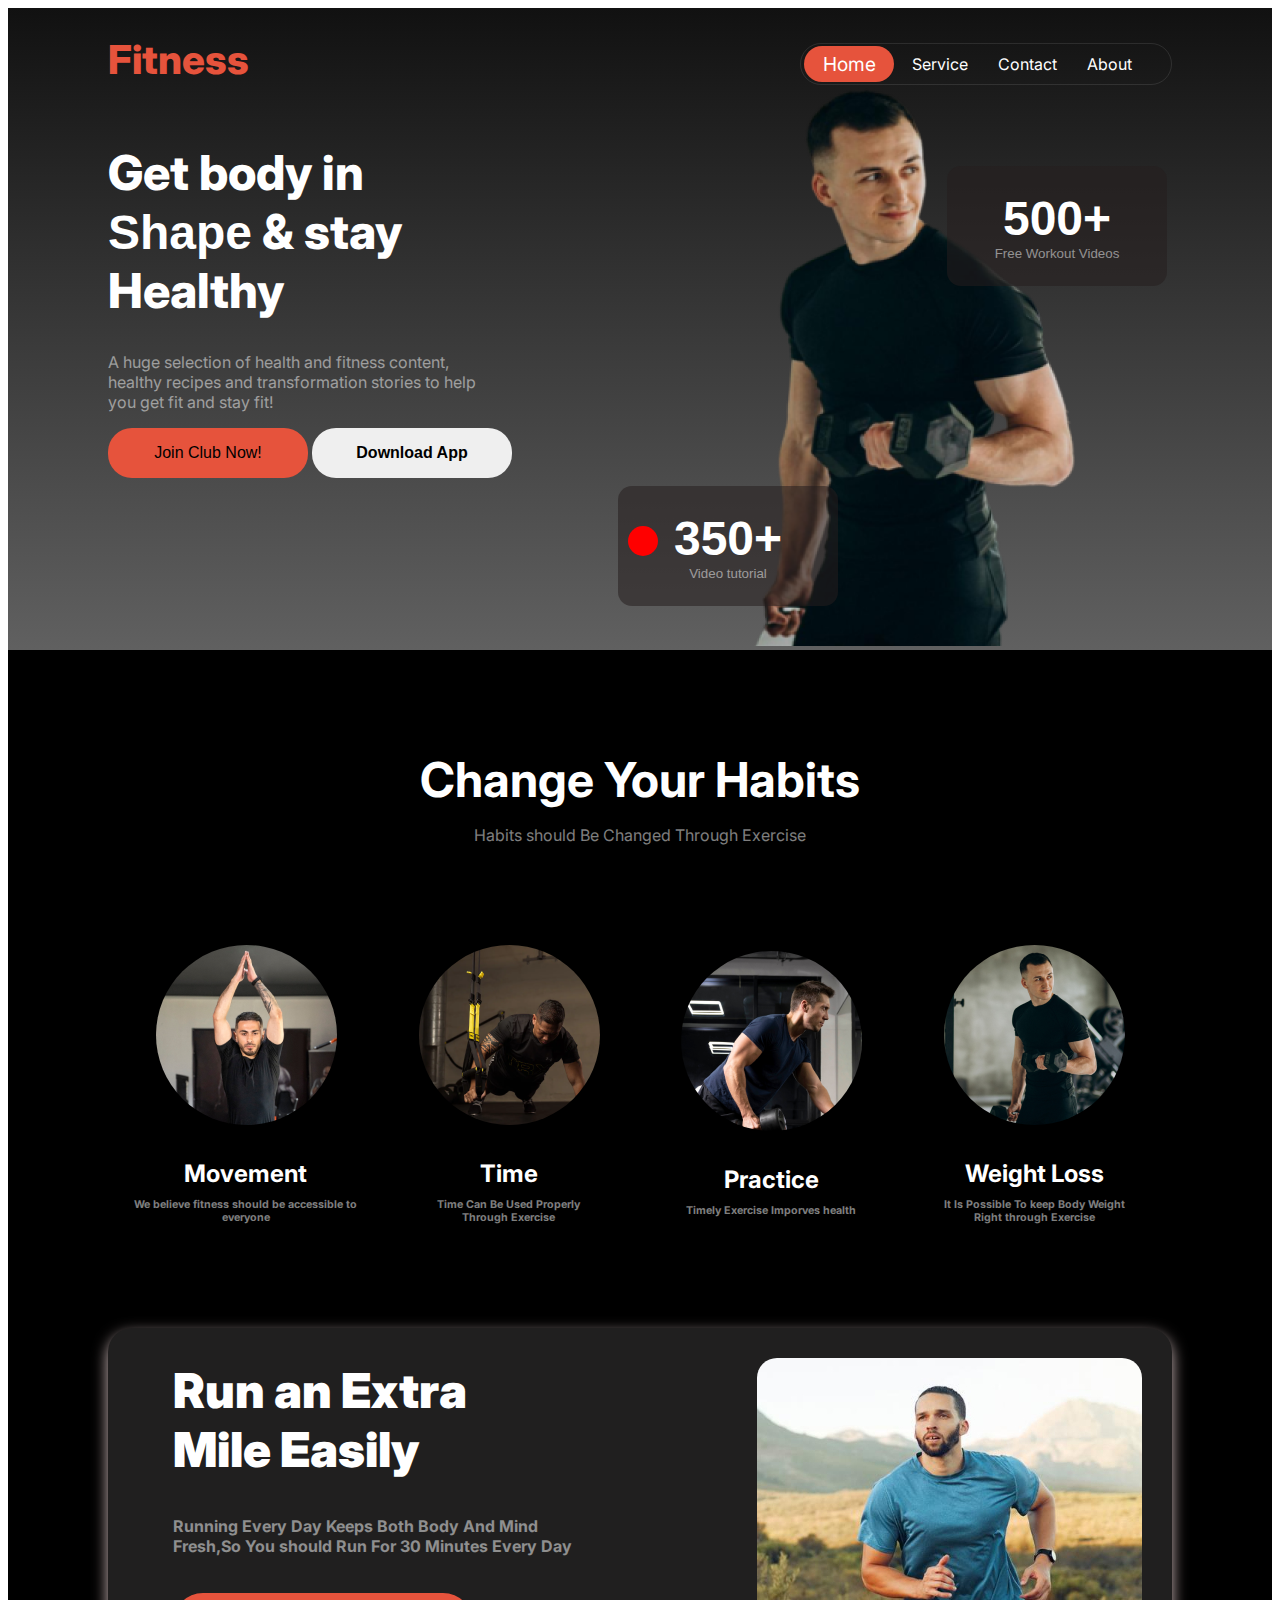
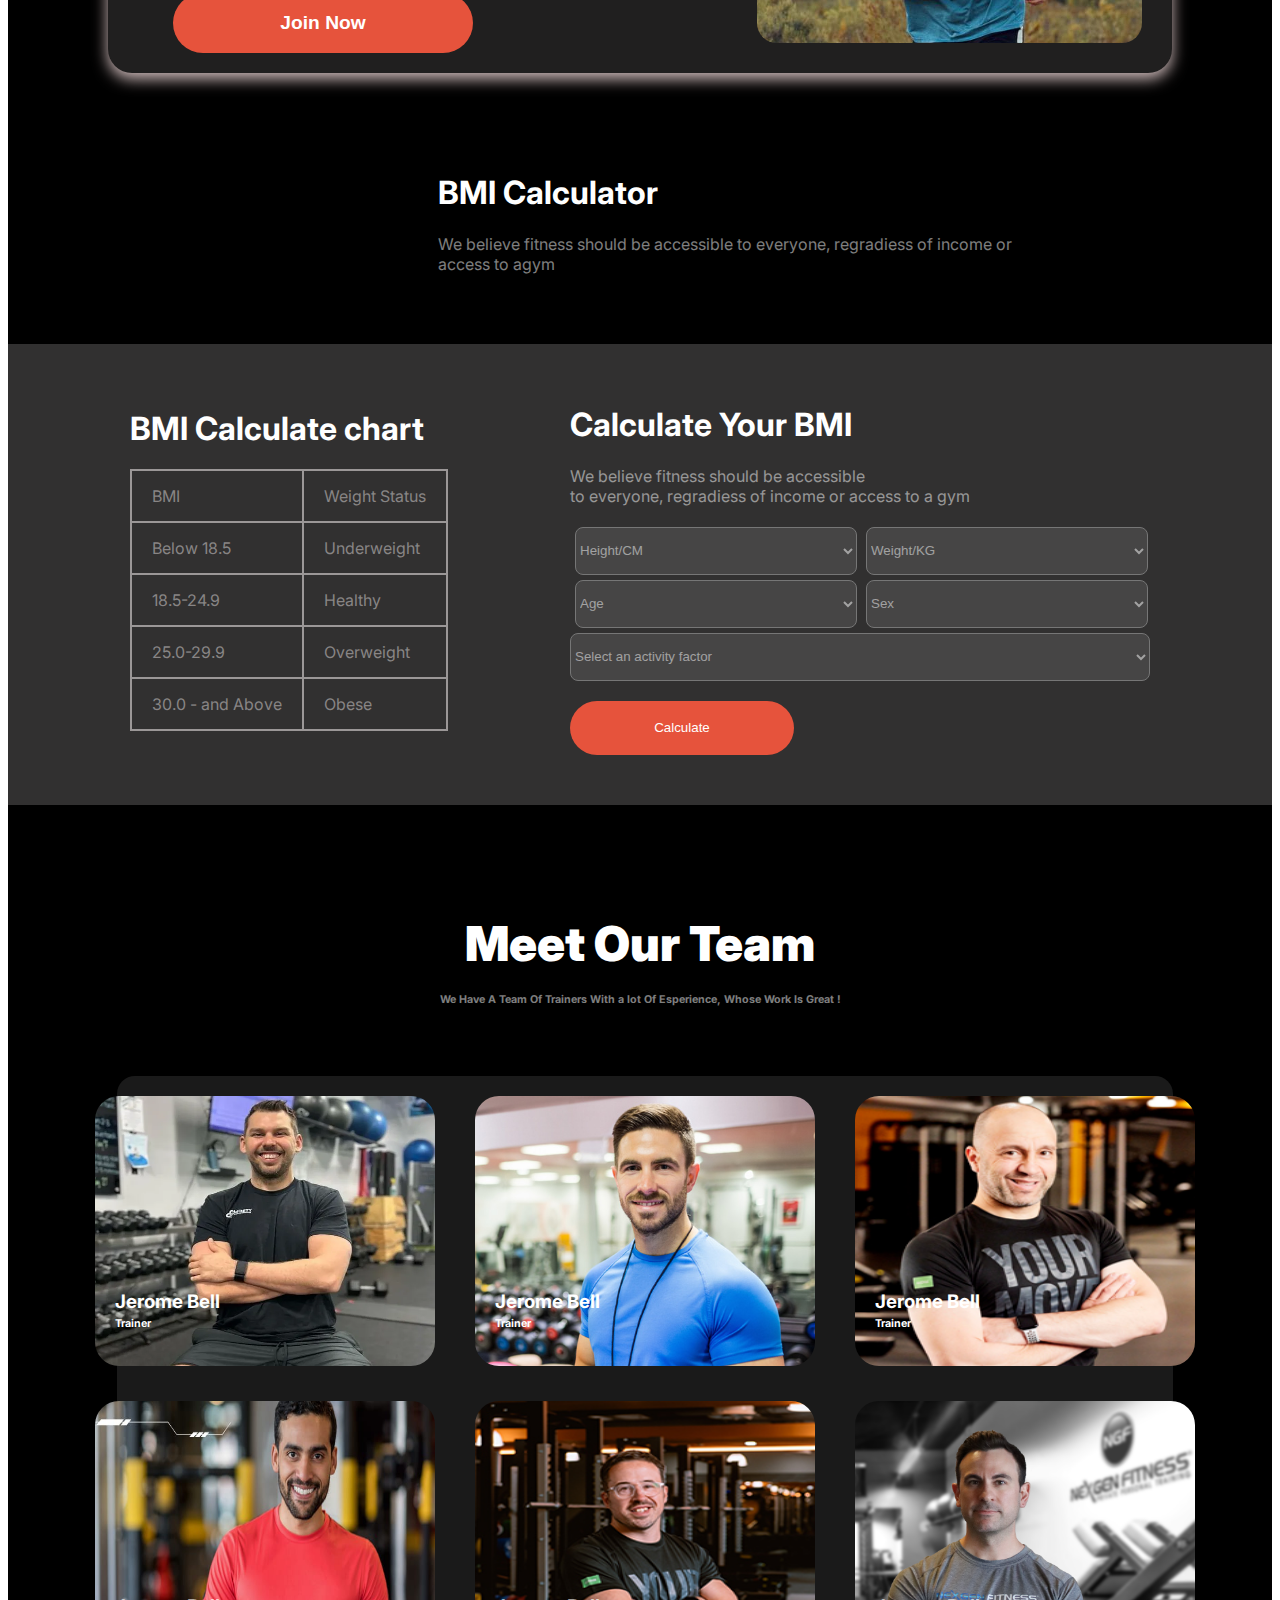
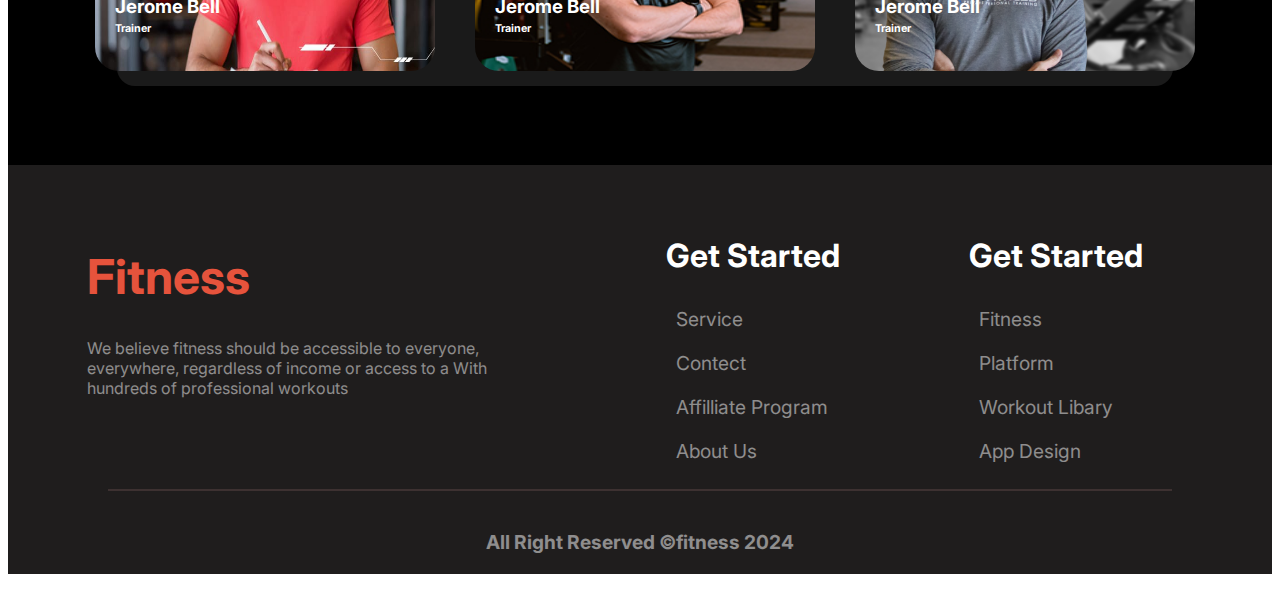
==== commit 3cdfca80: "edit BMI Calculator responsive" ====
--- a/index.html
+++ b/index.html
@@ -115,7 +115,7 @@
 
            <div class="bmi-title">
             <h1 class="title-1 text-color">BMI Calculator</h1>
-            <p class="title-2 text-gray">We believe fitness should  be accessible to everyone, regradiess of income or <br>access to agym</p>
+            <p class="title-2 text-gray">We believe fitness should be accessible to everyone, regradiess of income or <br>access to agym</p>
            </div>
 
             <div class="bmi-container display-flex">
@@ -226,6 +226,8 @@
 
             </div>
         </section>
+
+        
     </main>
 
     <footer class="footer">
--- a/style/style.css
+++ b/style/style.css
@@ -313,11 +313,12 @@
 }
 
 .bmi-title{
-    width: 670px;
+    /* width: 670px; */
     text-align: left;
     margin-left: 430px;
     margin-top: 100px;
     margin-bottom: 70px;
+    
 } 
 .chart{
     font-size: 2rem;
@@ -350,12 +351,19 @@
     width: 282px;
     height: 48px;
     margin-top: 5px;
+    margin-left: 5px;
+    border-radius: 8px;
+    background: rgba(255, 255, 255, 0.1);
+    color: rgba(255, 255, 255, 0.5);
 }
 
 .bmi-2{
-    width: 569px;
+    width: 580px;
     height: 48px;
     margin-top: 5px;
+    border-radius: 8px;
+    background: rgba(255, 255, 255, 0.1);
+    color: rgba(255, 255, 255, 0.5);
 }
 
 .bmi-btn{
@@ -475,6 +483,13 @@
 }
 
 
+.img-runing{
+    width: 1147px;
+    align-items: center;
+    margin-left: 100px;
+    margin-right: 100px;
+}
+
 /* Responsive Mobile Device */
 @media screen and (max-width:576px) {
     .navbar{
@@ -579,12 +594,17 @@
         object-position: 67% 32%;
     }
 
+    .team-title{
+        font-size: 1.5rem;
+        font-weight: 900;
+    }
+
     .trainer-container{
         grid-template-columns: repeat(1, 1fr);
         margin-left: 0px;
         width: 330px;
         height: 1709px;
-        margin-left: -47px;
+        margin-left: -63px;
         margin-right: 20px;
     }
 
@@ -608,19 +628,30 @@
         margin-right: 20px;
     }
     .bmi-bg{
-        width: 394px;
+        /* width: 394px; */
         /* height: 772px; */
     }
     
     .bmi-title{
-        width: 353px;
-        margin-left: 20px;
+        /* width: 353px; */
+        margin-left: 38px;
+    }
+
+    .title-2{
+        width: 287px;
     }
 
     .bmi-container{
         flex-direction: column;
         margin-left: 20px;
         margin-right: 20px;
+    }
+
+    table{
+        margin: 10px;
+    }
+    .chart{
+        margin-left: 10px;
     }
     .calculate-heading{
         width: 300px;
@@ -628,7 +659,7 @@
     }
 
     .bmi-2{
-        width: 282px;
-    }
-
-}
+        width: 287px;
+    }
+
+}
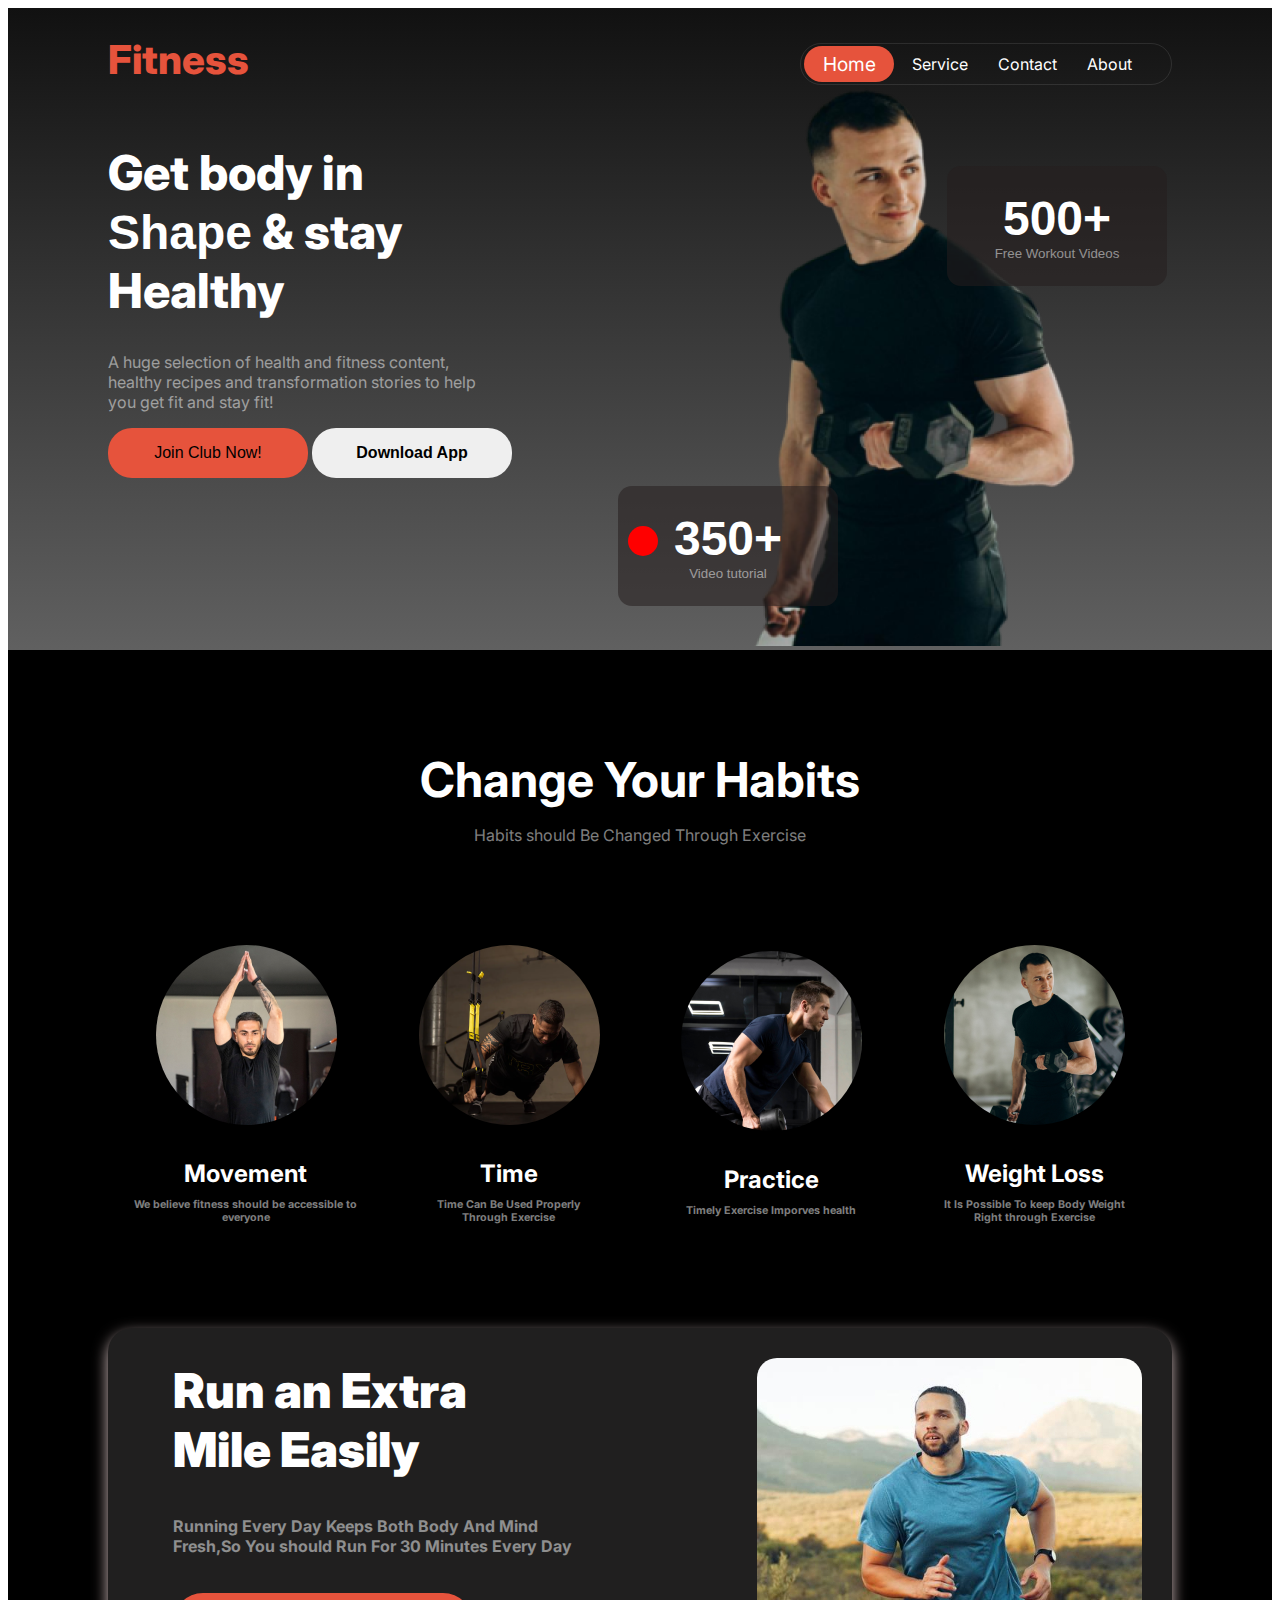
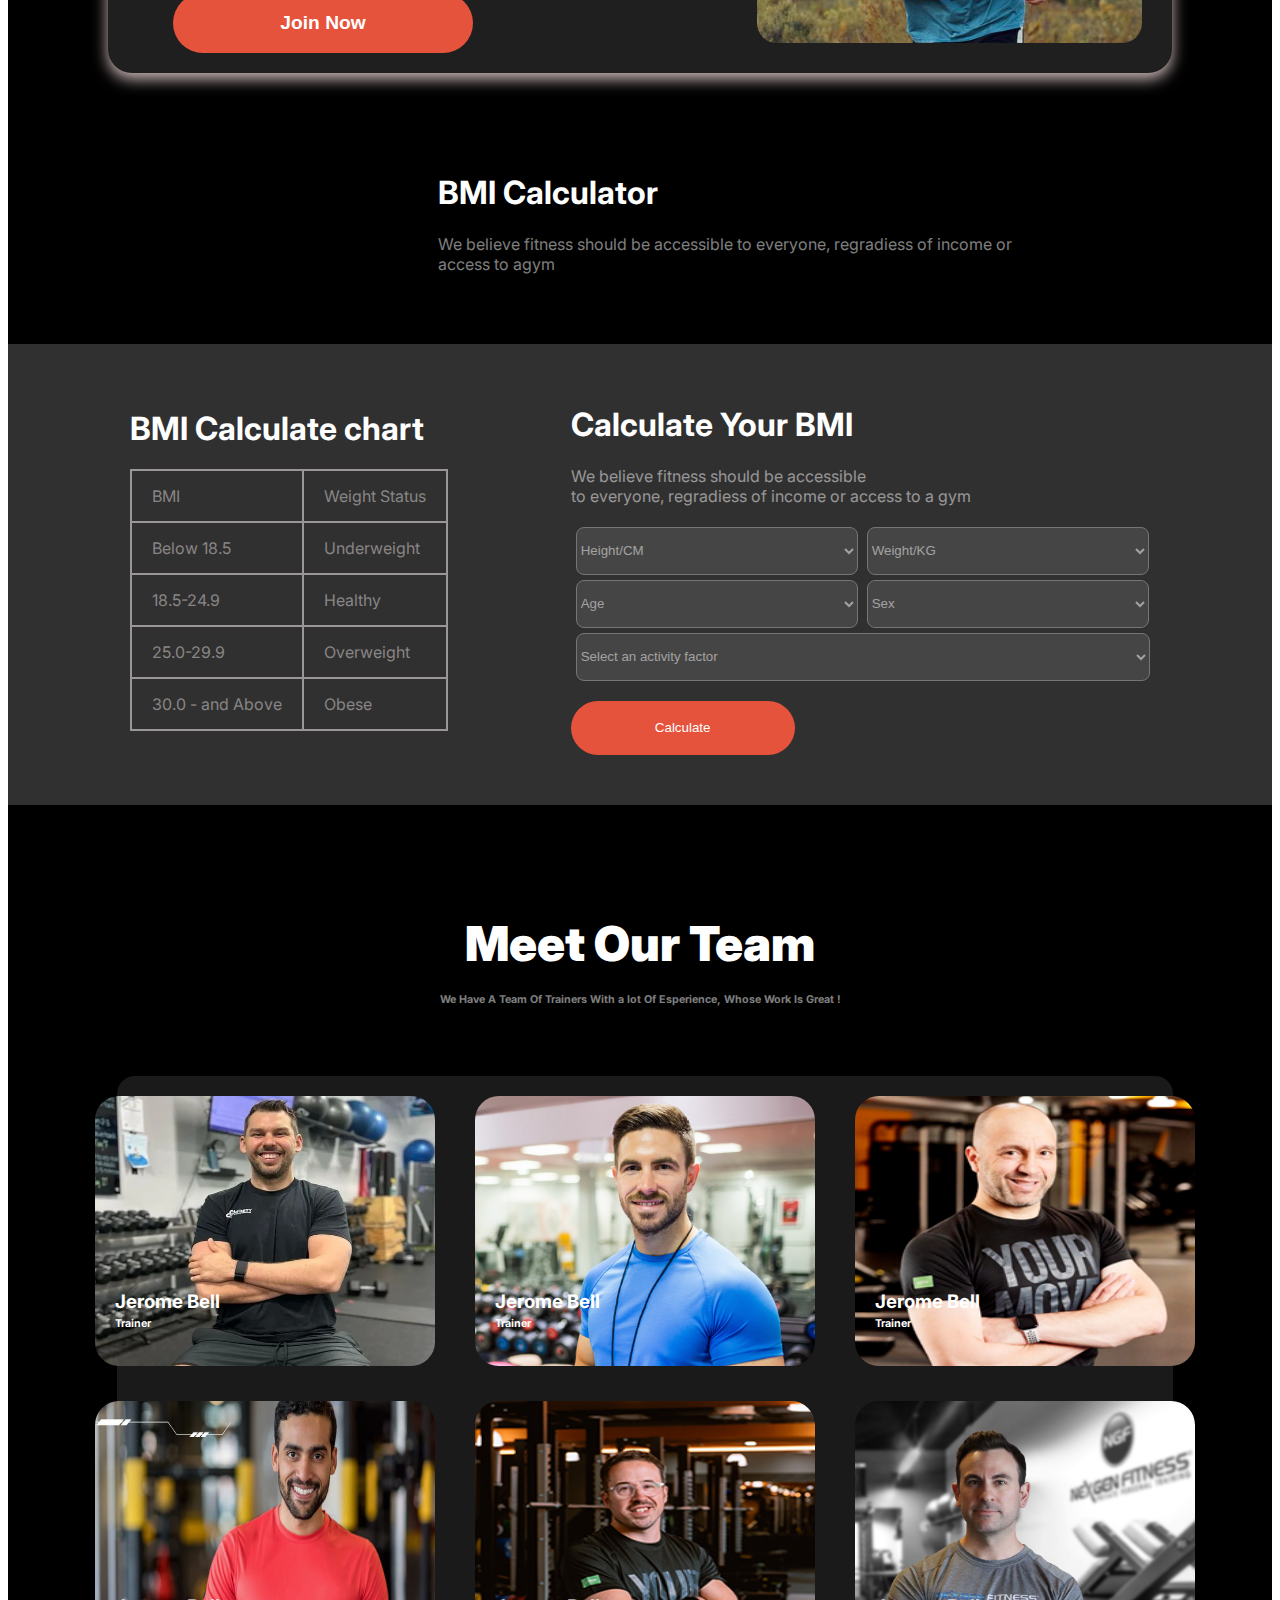
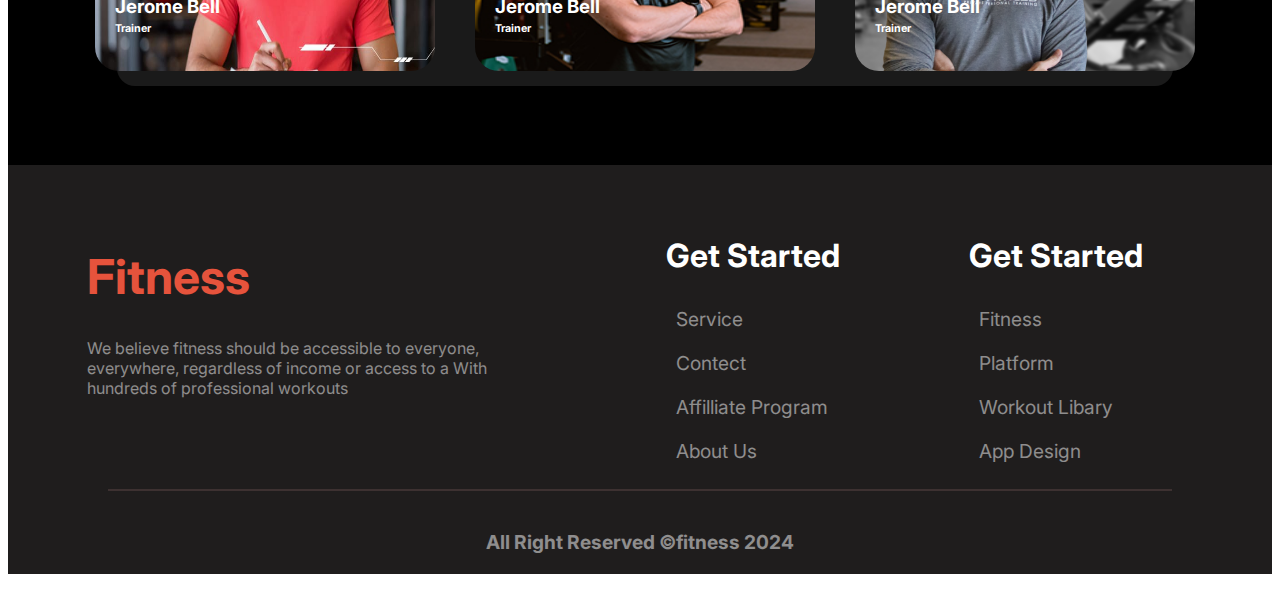
==== commit 72114860: "added link favcon and edit bmi calculator" ====
--- a/index.html
+++ b/index.html
@@ -9,6 +9,7 @@
     <link href="https://fonts.cdnfonts.com/css/miama?styles=170364" rel="stylesheet">
 
     <title>B-10-A-2</title>
+    <link rel="shortcut icon" href="images/SJ.JPG" type="image/x-icon">
     <link rel="stylesheet" href="style/style.css">
 </head>
 <body class="inter-font">
@@ -62,6 +63,7 @@
     </header>
 
     <main style="background-color: black;">
+
         <section class="habit-bg">
             <div class="habit-container">
                 <div class="habit-title">
--- a/style/style.css
+++ b/style/style.css
@@ -87,7 +87,10 @@
     padding-top: 6px;
     font-size: 1.2rem;
     align-items: center;
-}
+   
+}
+
+
 
 .nav-item{
     margin-right: 30px;
@@ -234,8 +237,10 @@
     width: 250px;
     align-items: center;
     color: white;
-   
-}
+
+}
+
+
 
 .movement h2{
     text-align: center;
@@ -358,12 +363,14 @@
 }
 
 .bmi-2{
-    width: 580px;
+    width: 574px;
     height: 48px;
     margin-top: 5px;
+    margin-left: 5px;
     border-radius: 8px;
     background: rgba(255, 255, 255, 0.1);
     color: rgba(255, 255, 255, 0.5);
+    
 }
 
 .bmi-btn{
@@ -376,6 +383,9 @@
     margin-bottom: 50px;
     margin-top: 20px;
 }
+
+
+
 
 /* Team section style */
 .team-bg{
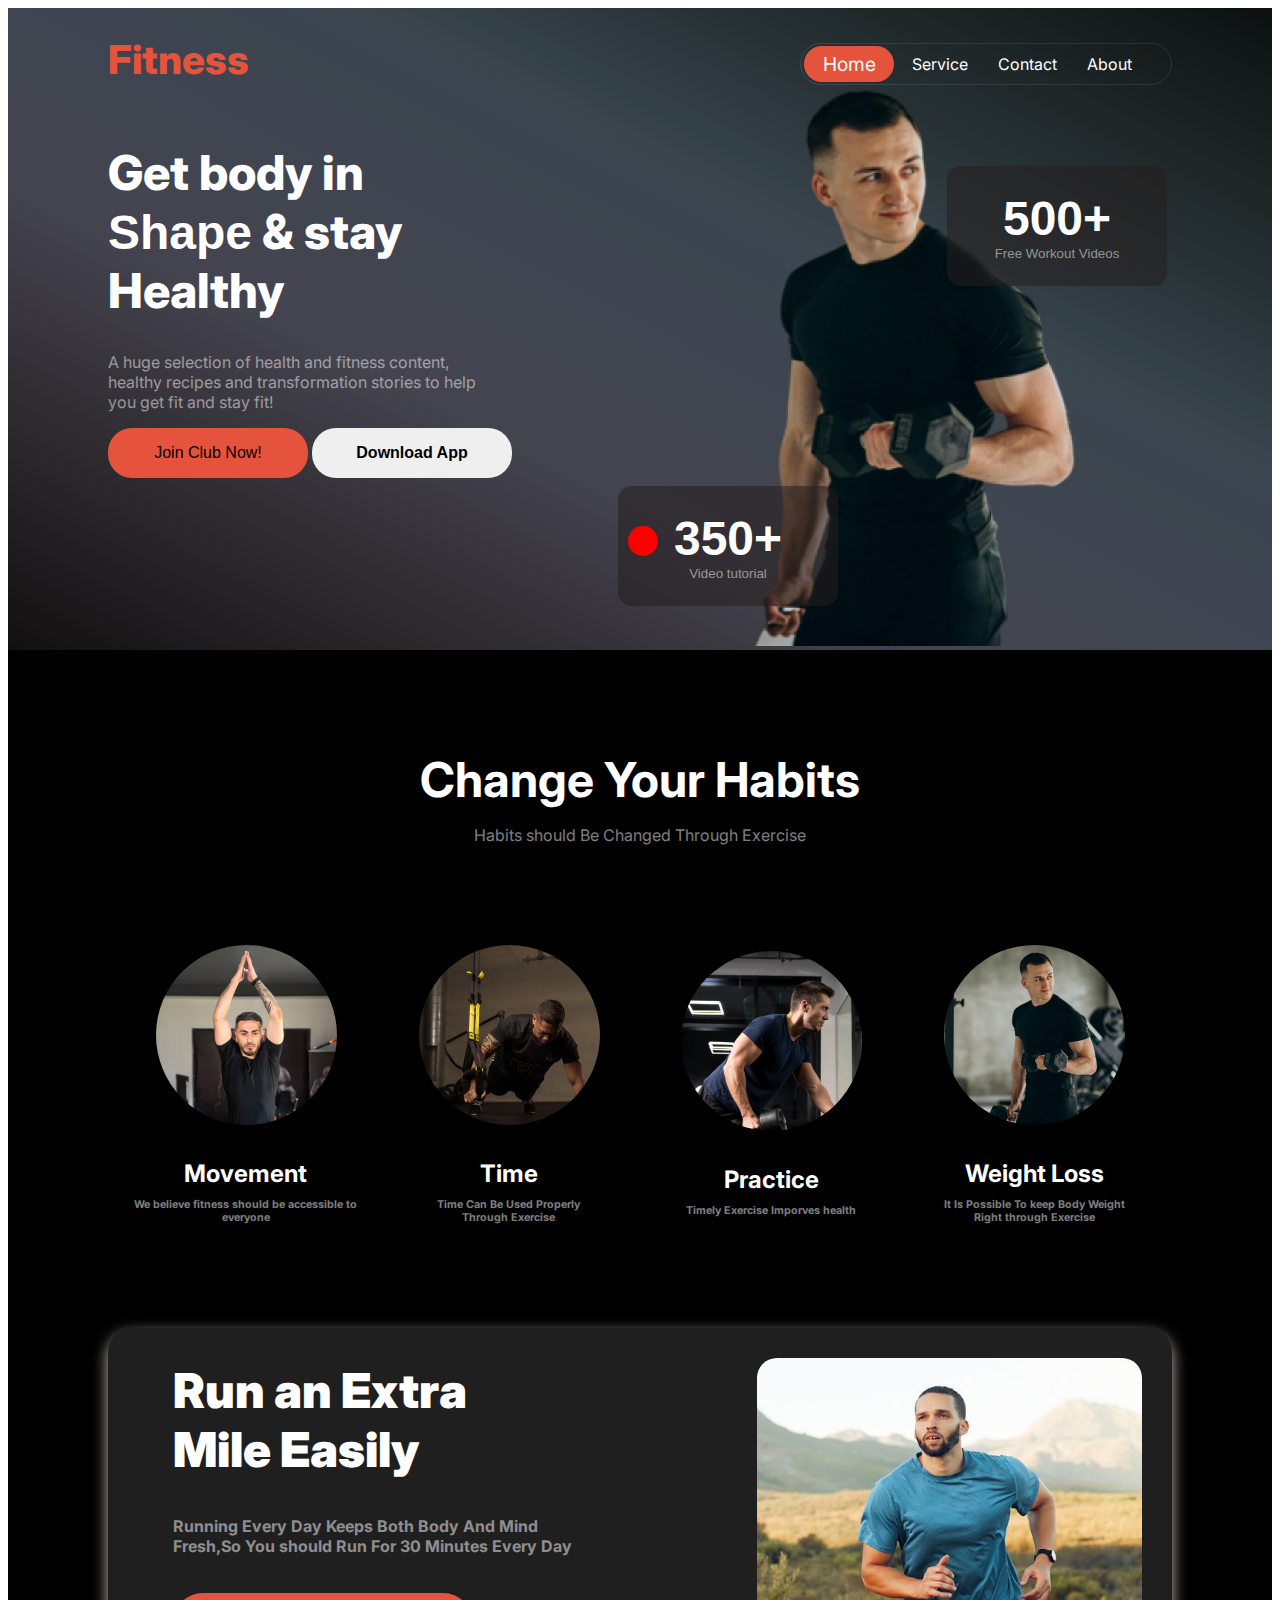
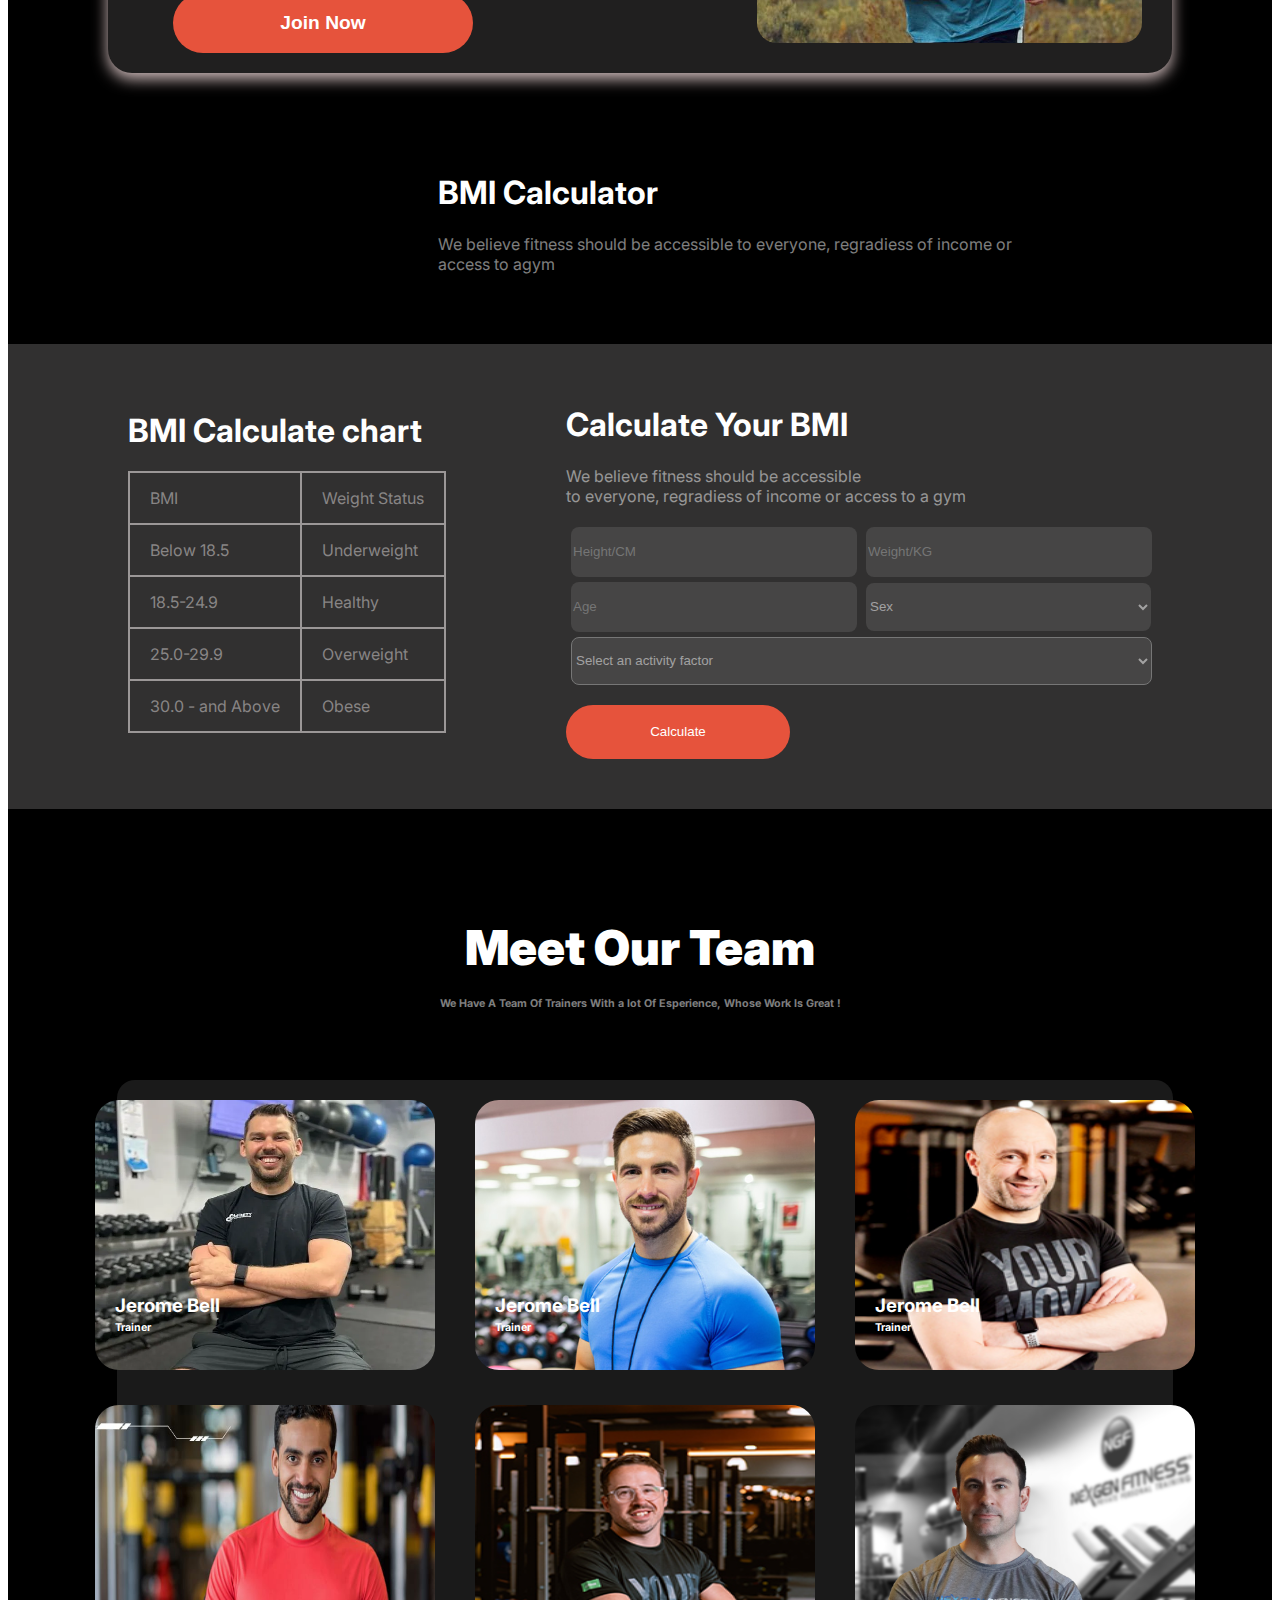
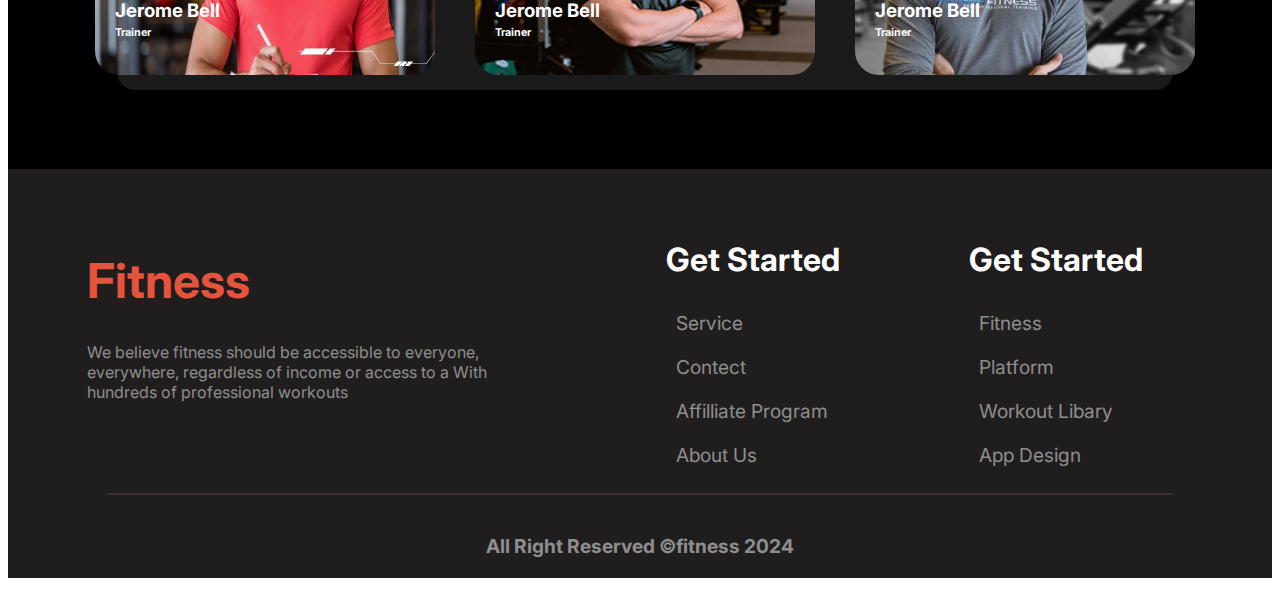
==== commit de4f4fc8: "bmi calculator edit" ====
--- a/index.html
+++ b/index.html
@@ -156,23 +156,30 @@
                     <p class="bmi-description text-gray">We believe fitness should  be accessible <br>to everyone, regradiess of income or access to a gym</p>
 
                    
-
-                    <select class="bmi-1" name="" id="">
+                   
+
+                    <!-- <select class="bmi-1" name="" id="">     
                         <option value="">Height/CM</option>
                     </select>
+
                     <select class="bmi-1" name="" id="">
                         <option value="">Weight/KG</option>
                     </select>
                     <br>
                     <select class="bmi-1" name="" id="">
                         <option value="">Age</option>
-                    </select>
-                    
-                    <select class="bmi-1" name="" id="">
+                    </select> -->
+
+                    <input class="bmi-1" placeholder="Height/CM" type="text">
+                    <input class="bmi-1" placeholder="Weight/KG" type="text">
+                    <br>
+                    <input class="bmi-1" placeholder="Age" type="text">
+
+                    <select class="bmi-2" name="" id="">
                         <option value="">Sex</option>
                     </select>
                      <br>
-                     <select class="bmi-2" name="" id="">
+                     <select class="bmi-3" name="" id="">
                         <option value="">Select an activity factor</option>
                     </select>
                     <br>
--- a/style/style.css
+++ b/style/style.css
@@ -22,8 +22,7 @@
 
 
 .header{
-    background: linear-gradient(180.00deg, rgb(17, 17, 17),rgba(12, 12, 12, 0) 300%);
-   
+    background-image: linear-gradient(to right top, #121011, #201c1f, #2d292e, #39363e, #44444f, #414550, #3e4550, #3b464f, #2d393e, #222b2d, #181e1e, #0c1110);
 }
 
 .main-bg{
@@ -360,10 +359,22 @@
     border-radius: 8px;
     background: rgba(255, 255, 255, 0.1);
     color: rgba(255, 255, 255, 0.5);
+    border: none;
 }
 
 .bmi-2{
-    width: 574px;
+    width: 285px;
+    height: 48px;
+    margin-top: 5px;
+    margin-left: 5px;
+    border-radius: 8px;
+    background: rgba(255, 255, 255, 0.1);
+    color: rgba(255, 255, 255, 0.5);
+    border: none;
+}
+
+.bmi-3{
+    width: 581px;
     height: 48px;
     margin-top: 5px;
     margin-left: 5px;
@@ -605,7 +616,7 @@
     }
 
     .team-title{
-        font-size: 1.5rem;
+        font-size: 3rem;
         font-weight: 900;
     }
 
@@ -614,7 +625,7 @@
         margin-left: 0px;
         width: 330px;
         height: 1709px;
-        margin-left: -63px;
+        margin-left: -50px;
         margin-right: 20px;
     }
 
@@ -668,7 +679,7 @@
         
     }
 
-    .bmi-2{
+    .bmi-3{
         width: 287px;
     }
 
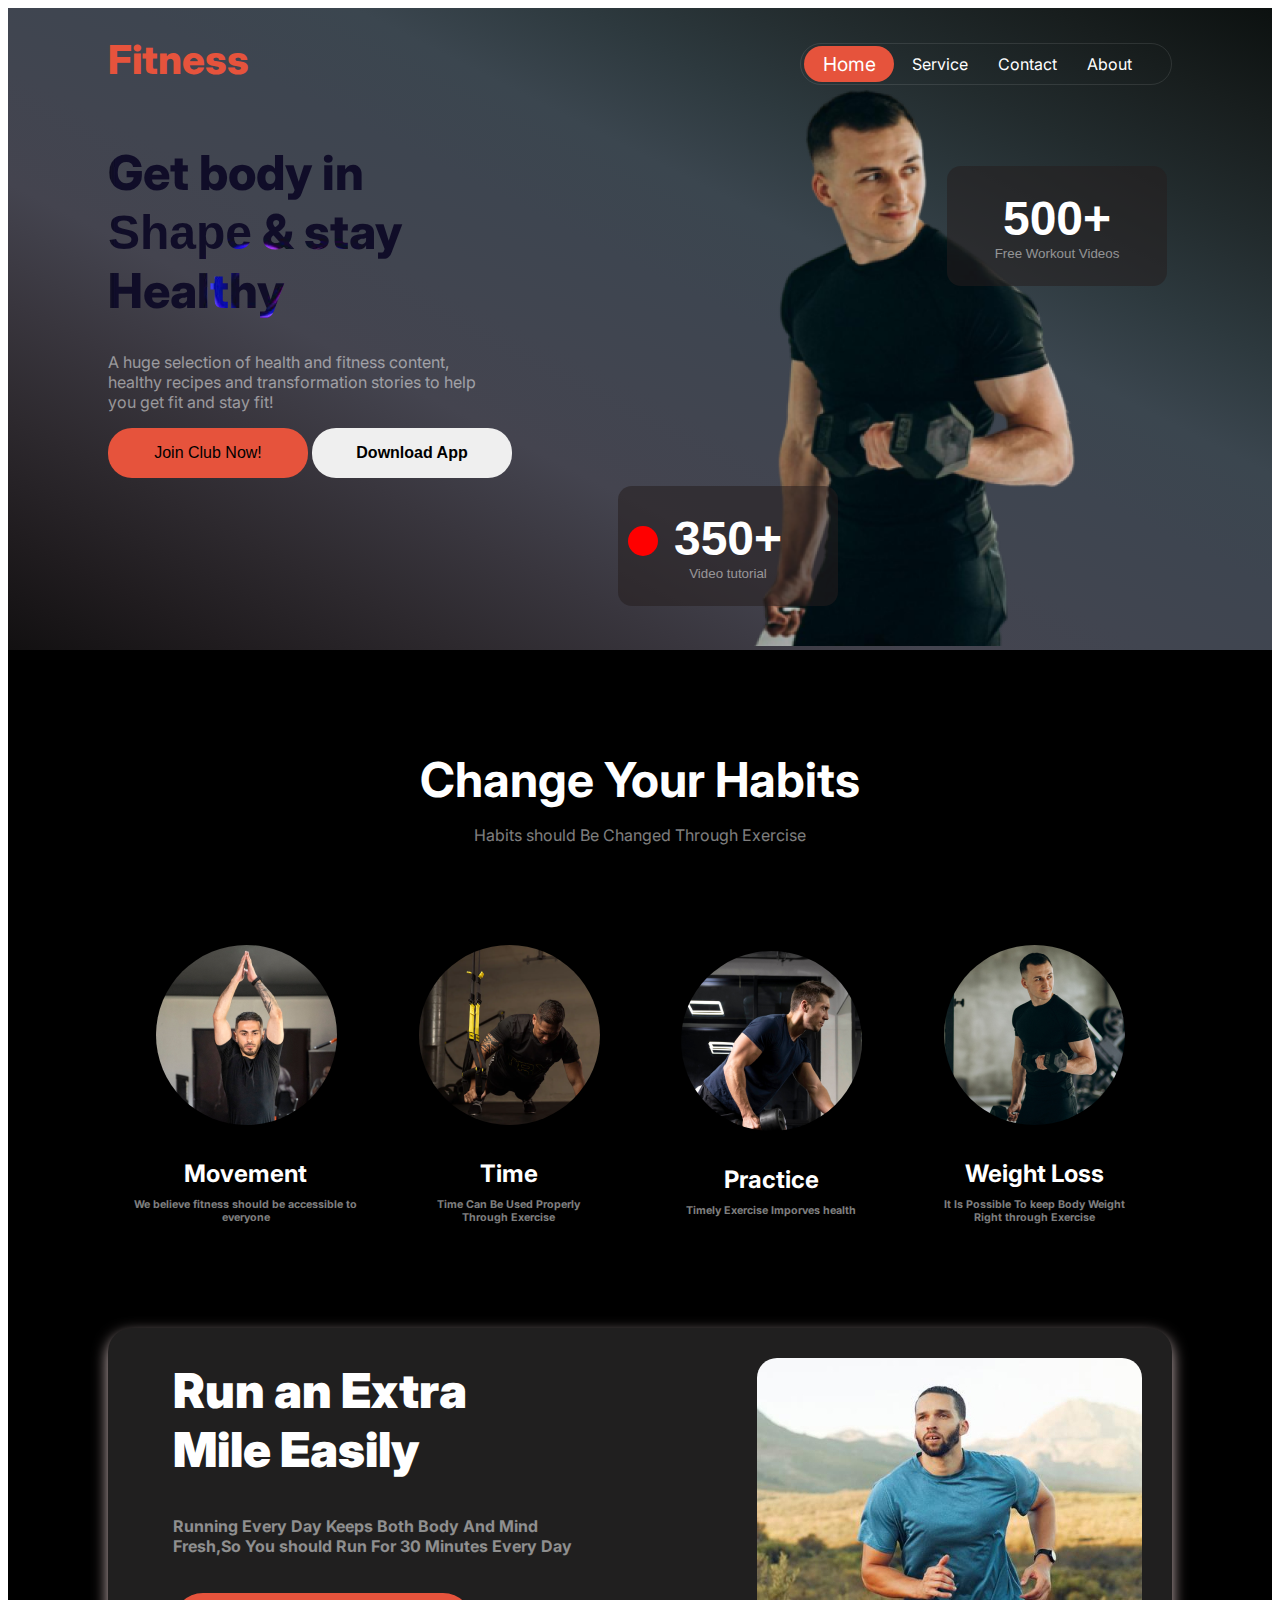
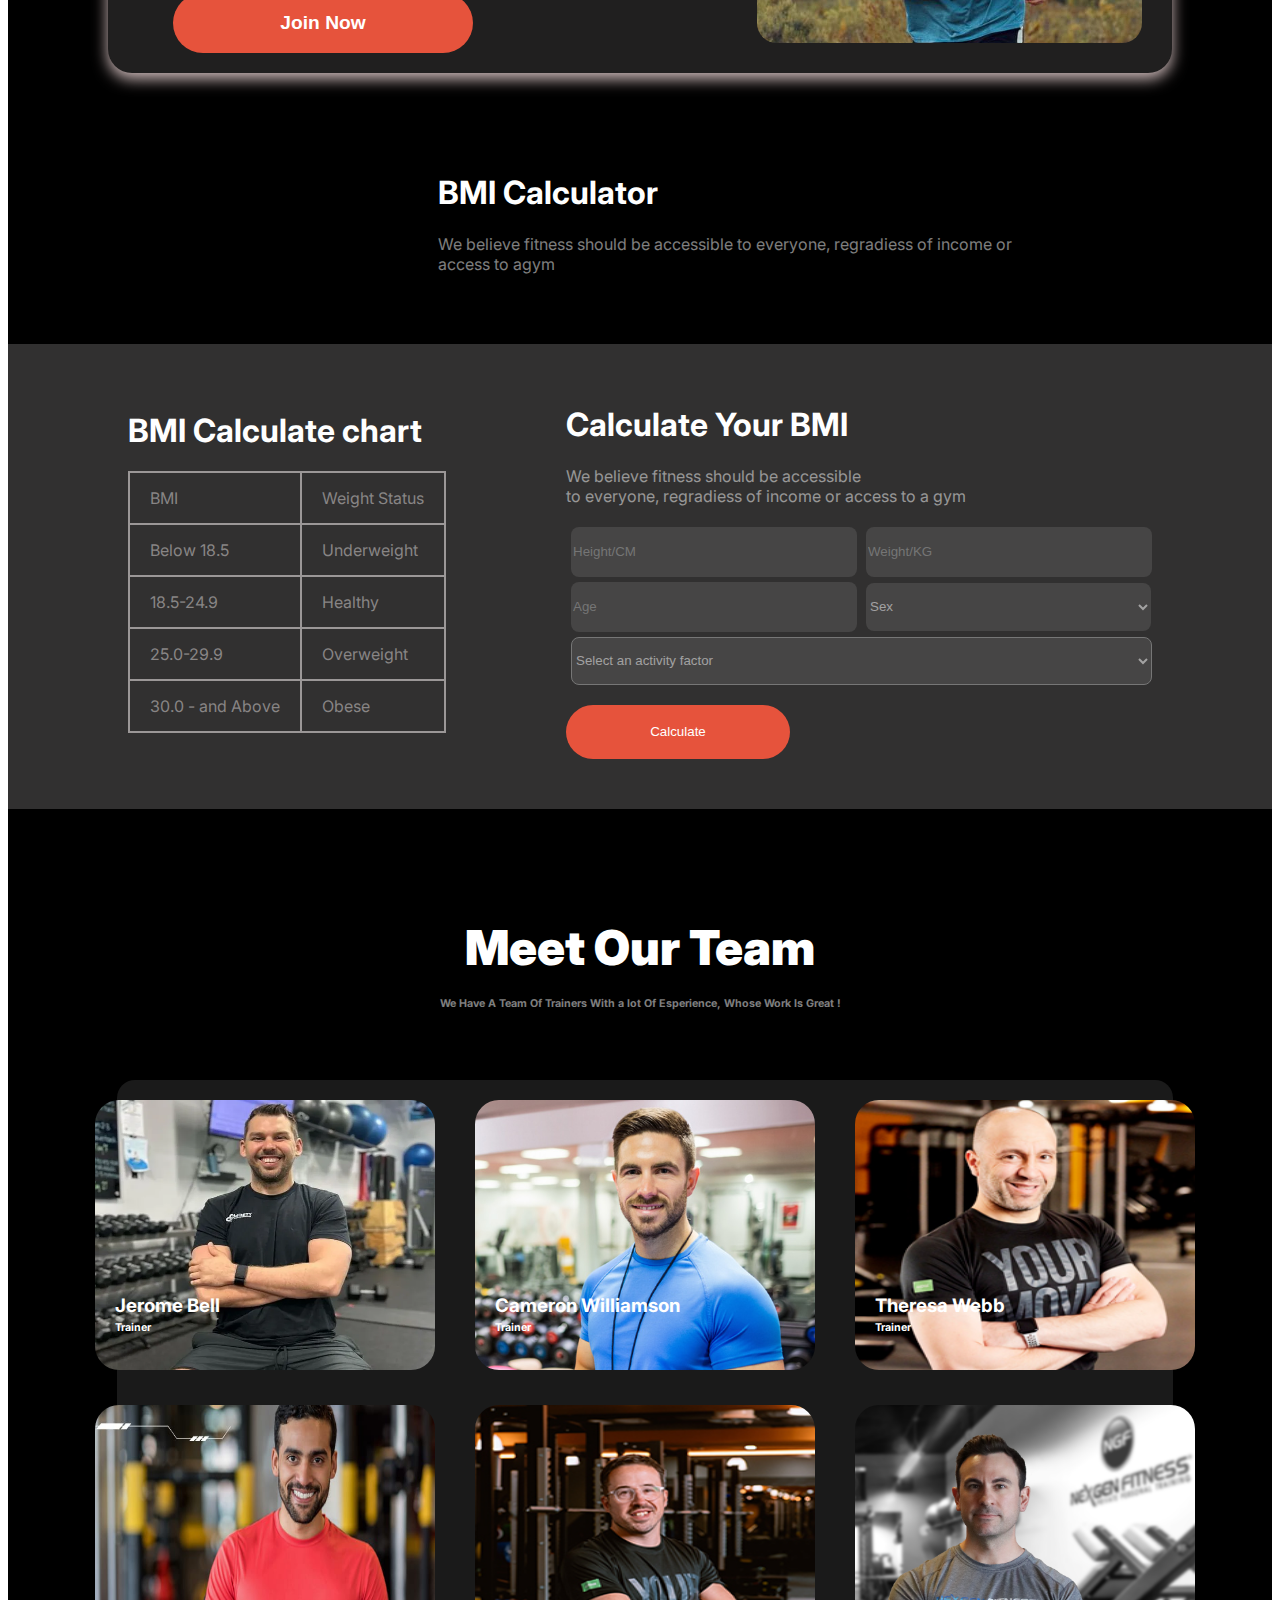
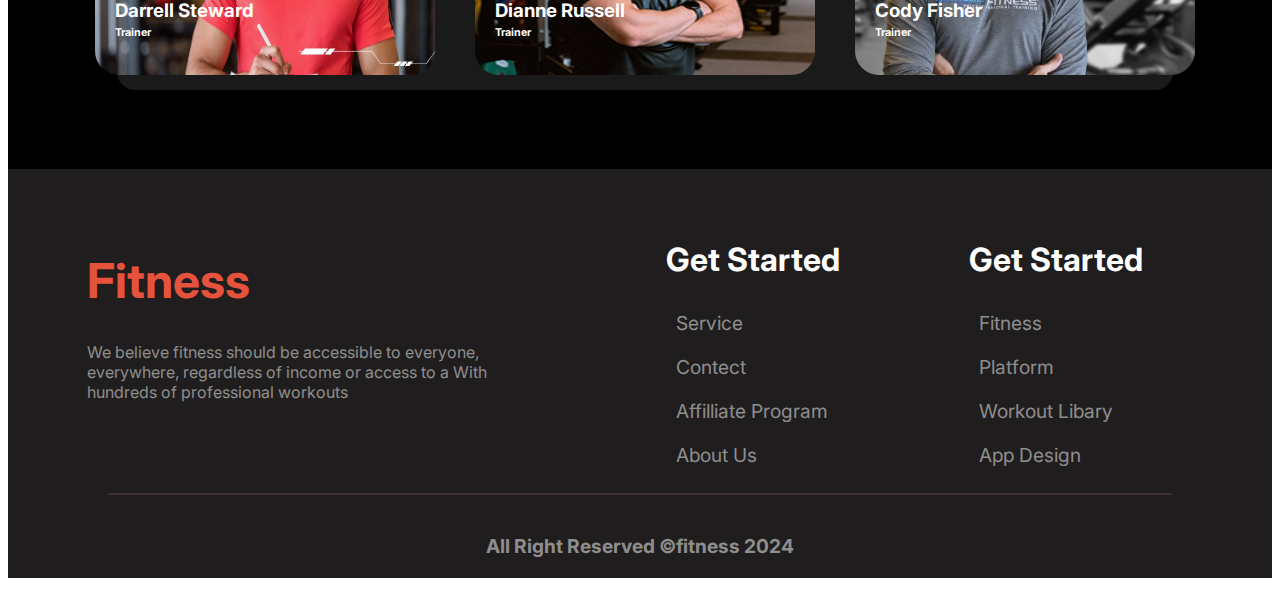
==== commit 3f105a20: "added hover images and button" ====
--- a/index.html
+++ b/index.html
@@ -204,32 +204,32 @@
 
                 <div class="img-set">
                     <img class="trainer-img" src="images/trainer2.png" alt="Trainer-2">
-                    <h3 class="trainer-name text-color">Jerome Bell</h3>
+                    <h3 class="trainer-name text-color">Cameron Williamson</h3>
                     <h6 class="trainer-title text-color">Trainer</h6>    
                 </div>
 
                 
                 <div class="img-set">
                     <img class="trainer-img" src="images/trainer3.png" alt="Trainer-3">
-                    <h3 class="trainer-name text-color">Jerome Bell</h3>
+                    <h3 class="trainer-name text-color">Theresa Webb</h3>
                     <h6 class="trainer-title text-color">Trainer</h6>
                 </div>
 
                 <div class="img-set">
                     <img class="trainer-img" src="images/trainer4.png" alt="Trainer-4">
-                    <h3 class="trainer-name text-color">Jerome Bell</h3>
+                    <h3 class="trainer-name text-color">Darrell Steward</h3>
                     <h6 class="trainer-title text-color">Trainer</h6>
                 </div>
 
                 <div class="img-set">
                     <img class="trainer-img" src="images/trainer5.png" alt="Trainer-5">
-                    <h3 class="trainer-name text-color">Jerome Bell</h3>
+                    <h3 class="trainer-name text-color">Dianne Russell</h3>
                     <h6 class="trainer-title text-color">Trainer</h6>
                 </div>
 
                 <div class="img-set">
                     <img class="trainer-img" src="images/trainer6.png" alt="Trainer-6">
-                    <h3 class="trainer-name text-color">Jerome Bell</h3>
+                    <h3 class="trainer-name text-color">Cody Fisher</h3>
                     <h6 class="trainer-title text-color">Trainer</h6>
                 </div>
 
--- a/style/style.css
+++ b/style/style.css
@@ -86,10 +86,11 @@
     padding-top: 6px;
     font-size: 1.2rem;
     align-items: center;
-   
-}
-
-
+}
+
+.nav-item-1:hover{
+    border: 1px solid blanchedalmond;
+}
 
 .nav-item{
     margin-right: 30px;
@@ -123,9 +124,13 @@
 }
 
 .banner-title{
+   
     font-weight: 800;
     font-size: 3rem;
     color: white;
+    background-image: url(/images/SJ.JPG);
+    background-clip: text;
+    color: transparent;
 }
 
 
@@ -135,6 +140,10 @@
     border-radius: 24px;
     border: none;
     font-size: 1rem;
+}
+
+.banner-btn-1:hover{
+    border: 1px solid black;
 }
 
 .banner-btn-2{
@@ -145,6 +154,11 @@
     font-size: 1rem;
     font-weight: 600;
 }
+
+.banner-btn-2:hover{
+    border: 1px solid black;
+}
+
 
 .experiance-btn-1{
     width: 220px;
@@ -236,9 +250,12 @@
     width: 250px;
     align-items: center;
     color: white;
-
-}
-
+    
+}
+
+.habit-img:hover+h2{
+    color:teal;
+}
 
 
 .movement h2{
@@ -288,6 +305,7 @@
     color: white;
     font-weight: 900;
     font-size: 3rem;
+   
 }
 
 
@@ -298,6 +316,11 @@
     object-position: 68% 28%;
     padding: 30px;
     border-radius: 50px;
+    /* transition: transform 2s; */
+}
+
+.run-img:hover{
+   border: 2px solid blanchedalmond;
 }
 
 .run-btn{
@@ -437,6 +460,10 @@
     border-radius: 24px;
 }
 
+.trainer-img:hover+.trainer-name{
+    color: seagreen;
+}
+
 .img-set{
     /* padding: 20px; */
 }
@@ -589,6 +616,7 @@
         flex-direction: column;
     }
 
+
     .run-container{
         flex-direction: column;
         margin-right: 20px;
@@ -615,6 +643,11 @@
         object-position: 67% 32%;
     }
 
+    .run-img:hover{
+        border: 2px solid blanchedalmond;
+     }
+
+     
     .team-title{
         font-size: 3rem;
         font-weight: 900;
